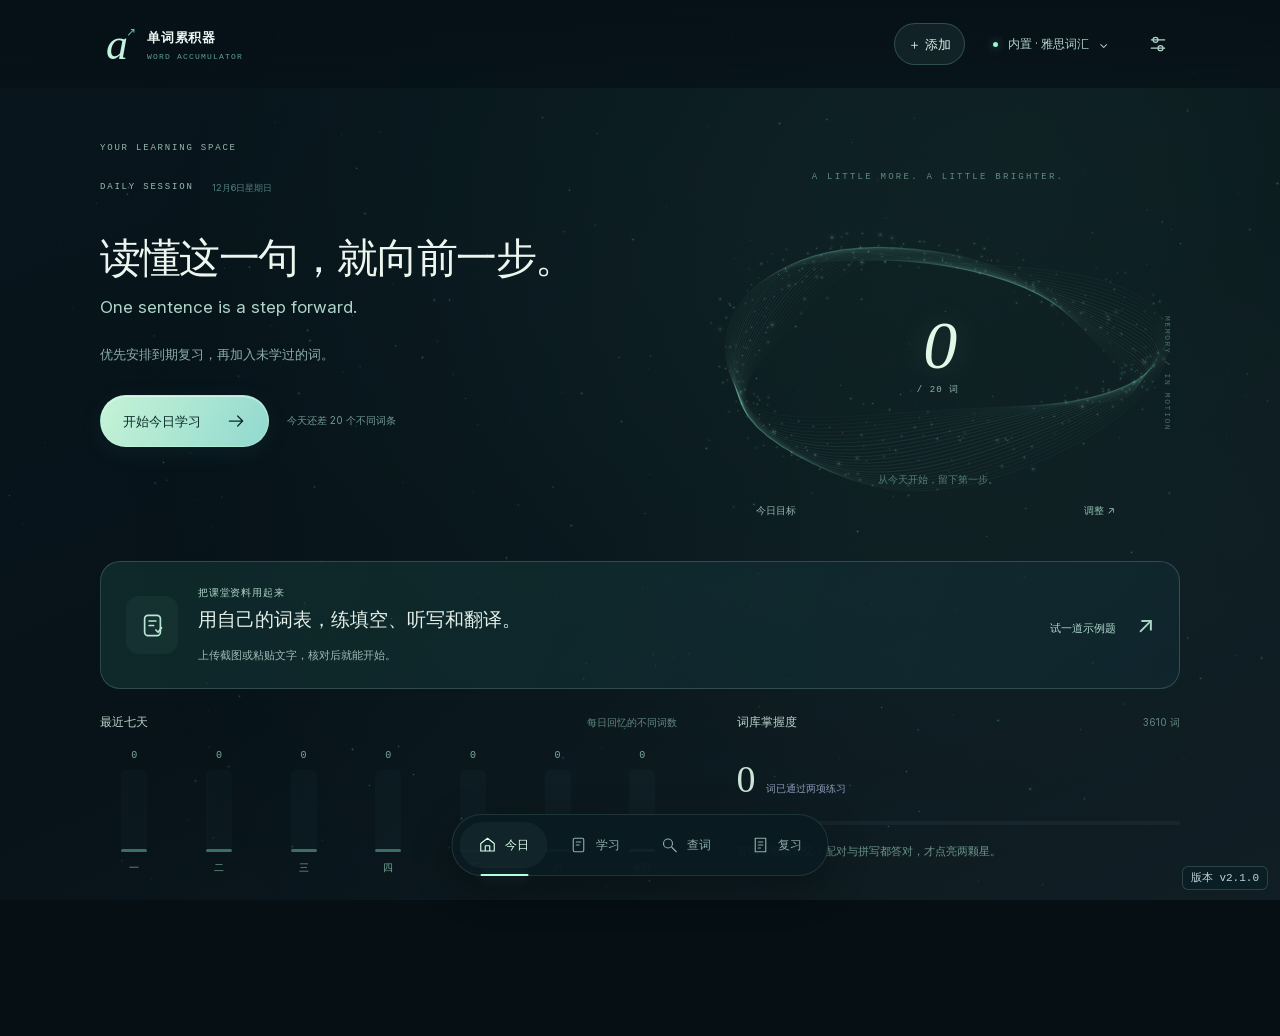
==== index.html @ d760dfbe "Show version v2.1.0 on the main and study pack pages" ====
<!doctype html>
<html lang="zh-CN">
<head>
<meta charset="utf-8">
<meta name="viewport" content="width=device-width, initial-scale=1, viewport-fit=cover">
<title>单词累积器 · Word Accumulator</title>

<script>const words = [];</script>
<script defer src="words-01.js"></script>
<script defer src="words-02.js?v=5"></script>
<script defer src="words-03.js?v=5"></script>
<script defer src="words-04.js"></script>
<script defer src="words-05.js"></script>
<script defer src="words-06.js"></script>
<script defer src="words-07.js"></script>
<script defer src="words-08.js?v=5"></script>
<script defer src="words-09.js"></script>
<script defer src="words-10.js"></script>
<script defer src="words-11.js"></script>
<script defer src="words-12.js?v=5"></script>
<script defer src="extra-examples.js"></script>
<script defer src="word-audit.js"></script>
<script defer src="deck-photo.js?v=3"></script>
<script defer src="custom-decks.js?v=6"></script>
<script defer src="accumulator.js?v=studio4"></script>
<script defer src="sentence-quiz.js?v=decks1"></script>
<link rel="stylesheet" href="star-study.css?v=panels1">
<link rel="stylesheet" href="orbit.css?v=1">
<script defer src="pronunciation.js?v=1"></script>
<script defer src="pronunciation-audit.js?v=1"></script>
<script defer src="studio-audio.js?v=localvoice1"></script>
<script defer src="learning-progress.js?v=1"></script>
<script defer src="star-study.js?v=dictionary1"></script>
<script defer src="filter-panels.js?v=dictionary1"></script>
<link rel="stylesheet" href="spatial.css?v=studio4">
<script defer src="backup-validation.js?v=2"></script>
<script defer src="spatial.js?v=dictionary1"></script>
<script defer src="practice-sessions.js?v=1"></script>
<link rel="stylesheet" href="luminous.css?v=2">
<script defer src="luminous.js?v=orbit5"></script>
<link rel="stylesheet" href="personal-learning.css?v=4">
<script defer src="word-dictionary.js?v=2"></script>
<script defer src="personal-learning.js?v=5"></script>
<script defer src="exam-entry.js?v=welcome3"></script>
  <link rel="stylesheet" href="release-version.css?v=2.1.0">
</head>
<body class="personal-learning"><div class="studio-shell">
<aside class="studio-rail" aria-label="导航">
  <div class="studio-brand"><span class="brand-mark" aria-hidden="true">◎</span><div><strong>单词累积器</strong><small>WORD ACCUMULATOR</small></div></div>
  <div class="rail-label">学习工作台</div>
  <nav aria-label="练习模式">
    <button type="button" data-mode="study" aria-pressed="true"><span aria-hidden="true">◇</span> 背词卡</button>
    <button type="button" data-mode="browse" aria-pressed="false"><span aria-hidden="true">⌕</span> 查词</button>
    <button type="button" data-mode="match" aria-pressed="false"><span aria-hidden="true">⇄</span> 英汉配对</button>
    <button type="button" data-mode="spell" aria-pressed="false"><span aria-hidden="true">Aa</span> 拼写</button>
    <button type="button" data-mode="quiz" aria-pressed="false"><span aria-hidden="true">≡</span> 句子选择</button>
  </nav>
  <div class="rail-credit">make by lyxx</div>
</aside>
<main>
<p id="personal-notice" role="status"></p>
<div class="studio-top"><span>学习工作台 <b>/</b> <strong id="studio-mode">背词卡</strong></span><button id="help-open" type="button">? 操作说明</button></div>
<header class="acc-hero"><div class="orbital-art" aria-hidden="true"><i></i><i></i><i></i><span></span></div>
  <div class="hero-copy"><div class="eyebrow" id="studio-kicker">01 / FLASHCARDS</div><h1 id="studio-title">背词卡</h1><p id="studio-description">选一个词组，先回忆词义，再翻卡确认。</p></div>
  <div class="hero-progress"><span class="eyebrow">当前词库进度</span><div class="hero-metrics"><div><strong id="mastered-count">—</strong><span>已掌握</span></div><div><strong id="unmastered-percent">—</strong><span>待掌握</span></div></div></div>
  <div class="hero-art">
    <svg viewBox="0 0 232 174" shape-rendering="crispEdges" aria-hidden="true">
      <defs>
        <clipPath id="glass-top"><path d="M45 23H187V48H178V60H165V68H150V77H133V86H99V77H82V68H67V60H54V48H45Z"/></clipPath>
        <clipPath id="glass-bottom"><path d="M99 87H133V96H150V105H165V113H178V125H187V150H45V125H54V113H67V105H82V96H99Z"/></clipPath>
        <pattern id="grains" width="16" height="12" patternUnits="userSpaceOnUse"><rect width="16" height="12" fill="#b98046"/><rect x="3" y="2" width="2" height="2" fill="#e7bb6b"/><rect x="11" y="8" width="2" height="2" fill="#d39548"/></pattern>
      </defs>
      <path d="M36 17H196V49H187V62H174V72H158V81H142V92H158V102H174V112H187V124H196V156H36V124H45V112H58V102H74V92H90V81H74V72H58V62H45V49H36Z" fill="#927042"/>
      <path d="M45 23H187V48H178V60H165V68H150V77H133V96H150V105H165V113H178V125H187V150H45V125H54V113H67V105H82V96H99V77H82V68H67V60H54V48H45Z" fill="#31584c"/>
      <rect x="42" y="87" width="148" height="63" fill="#9bc4b4" clip-path="url(#glass-bottom)"/>
      <rect id="sand-top" x="42" y="23" width="148" height="63" fill="url(#grains)" clip-path="url(#glass-top)"/>
      <rect id="sand-bottom" x="42" y="150" width="148" height="0" fill="url(#grains)" clip-path="url(#glass-bottom)"/>
      <path d="M24 10H208V17H215V25H17V17H24ZM17 149H215V157H208V164H24V157H17Z" fill="#bd8a49"/>
      <path d="M24 10H208V14H24ZM24 153H208V157H24Z" fill="#ebc78a"/>
      <path d="M29 25H36V149H29ZM196 25H203V149H196Z" fill="#bd8a49"/>
      <path d="M31 32H33V141H31ZM198 32H200V141H198Z" fill="#ebc78a"/>
    </svg>
  </div>
</header>

<div class="study-controls" aria-label="词库与筛选">
  <div class="deck-bar"><div class="control-symbol" aria-hidden="true">▤</div><div class="select-field"><label for="deck-select">学习词库</label><select id="deck-select"></select></div><button type="button" class="primary" id="deck-import">＋ 导入词库</button></div>
  <div class="toolbar" id="word-toolbar" hidden><div class="select-field"><label for="topic">主题范围</label><select id="topic"><option value="">全部主题</option></select></div><div class="select-field filter-control"><label for="word-filter">练习筛选</label><select id="word-filter"></select></div><div class="filter-stats"><span class="tag" id="count"></span><span class="word-stars" id="progress" aria-live="polite"></span></div></div>
</div>
<details class="card scope-picker" id="practice-scope" hidden>
<summary>练习范围 <span class="scope-chip" id="scope-summary"></span></summary>
<p class="muted">可以跨主题勾选多组。未勾选时，使用上方「主题」选定的范围。</p>
<div class="scope-list" id="scope-list"></div>
<div class="actions"><button type="button" id="scope-clear">清除所选分组</button></div>
</details>
<nav class="learning-modes" aria-label="学习方式" hidden>
  <button type="button" data-view="study">背词卡</button>
  <button type="button" data-exercise="match">配对</button>
  <button type="button" data-exercise="spell">拼写</button>
  <button type="button" data-exercise="quiz">选词</button>
  <button type="button" data-view="translate">翻译</button>
</nav>
<nav class="collection-tabs" aria-label="查词与词库" hidden>
  <button type="button" data-view="lookup">英汉词典</button>
  <button type="button" data-view="collection">已添加</button>
  <button type="button" data-view="browse">浏览词库</button>
</nav>
<section id="dictionary" hidden aria-label="英汉词典">
  <form id="dictionary-form" role="search">
    <input id="dictionary-input" type="search" lang="en" aria-label="英文单词或短语" placeholder="输入英文单词或短语" maxlength="90" autocomplete="off" autocapitalize="none" spellcheck="false" enterkeyhint="search" required>
    <button type="submit" class="primary">查词</button>
  </form>
  <div id="dictionary-pronunciation" class="dictionary-audio pronunciation-controls" hidden>
    <button type="button" data-pronunciation="en-GB" aria-label="播放英音">英音</button>
    <button type="button" data-pronunciation="en-US" aria-label="播放美音">美音</button>
    <span id="dictionary-audio-status" role="status"></span>
  </div>
  <div id="dictionary-suggestions" aria-label="试查单词">
    <span>试一试</span>
    <button type="button" lang="en" data-lookup="plot">plot</button>
    <button type="button" lang="en" data-lookup="capture">capture</button>
    <button type="button" lang="en" data-lookup="hesitate">hesitate</button>
  </div>
  <p id="dictionary-status" role="status"></p>
  <article id="dictionary-result" hidden></article>
</section>
<section id="personal-collection" hidden aria-label="已添加的单词与句子">
  <div class="collection-head">
    <div class="collection-types" role="group" aria-label="收藏类型">
      <button type="button" data-collection="word" aria-pressed="true">单词</button>
      <button type="button" data-collection="sentence" aria-pressed="false">句子</button>
    </div>
    <div class="collection-actions">
      <button type="button" id="collection-study" disabled>背收藏单词</button>
      <button type="button" id="collection-translate" hidden>练收藏句子</button>
      <button type="button" id="collection-import">批量导入词库</button>
    </div>
  </div>
  <p id="collection-status" role="status"></p>
  <p id="collection-empty" class="muted"></p>
  <ul id="collection-list"></ul>
  <p id="collection-audio" class="tag" role="status"></p>
</section>
<section id="translation" class="card" hidden aria-label="双向翻译">
  <div class="translation-head">
    <div class="collection-types" role="group" aria-label="翻译方向">
      <button type="button" data-direction="en" aria-pressed="true">英译中</button>
      <button type="button" data-direction="zh" aria-pressed="false">汉译英</button>
    </div>
    <button type="button" id="translation-all" hidden>练全部句子</button>
    <span id="translation-progress" class="tag"></span>
  </div>
  <p id="translation-empty" class="muted" hidden></p>
  <button type="button" data-add id="translation-add" hidden>＋ 添加句子</button>
  <div id="translation-question" hidden>
    <p id="translation-prompt" tabindex="-1"></p>
    <form id="translation-form">
      <label for="translation-answer">你的译文</label>
      <textarea id="translation-answer" rows="3" maxlength="1500" required></textarea>
      <button type="submit" class="primary">提交并对照</button>
    </form>
    <div id="translation-result" hidden>
      <h2>参考译文</h2>
      <p id="translation-reference"></p>
      <p id="translation-feedback" class="muted" role="status"></p>
      <div class="actions translation-ratings">
        <button type="button" data-translation-rating="again">需要重练</button>
        <button type="button" data-translation-rating="close">意思相近</button>
        <button type="button" class="primary" data-translation-rating="correct">正确</button>
      </div>
    </div>
  </div>
  <div id="translation-done" hidden>
    <p id="translation-summary"></p>
    <button type="button" id="translation-repeat">再练一轮</button>
  </div>
</section>
<div class="exercise-layout browsing" id="exercise-layout"><div>
<section id="study" class="star-study" aria-label="背词卡">
<div class="card study-card">
<div class="flight-toolbar"><button type="button" id="study-focus" aria-pressed="false">⤢ 沉浸</button><div class="flight-label"><span class="live-dot"></span> ORBIT / 记忆航行</div><div class="flight-options" aria-label="背词方式"><button type="button" data-flight="swipe" aria-pressed="true">滑动卡</button><button type="button" data-flight="classic" aria-pressed="false">按钮卡</button></div></div>
  <div class="study-meta"><span class="eyebrow" id="study-batch">本组词卡</span><span id="study-count" class="tag" aria-live="polite"></span></div>
  <progress id="study-progress" aria-label="本组词卡进度" max="30" value="0"></progress>
  <div class="card-orbit"><div class="orbit-underlay" aria-hidden="true"></div><div class="flashcard-face" id="study-face"><span id="swipe-verdict" aria-hidden="true"></span>
    <div class="flashcard-top"><span id="study-index" class="eyebrow">WORD CARD</span><button type="button" id="study-speak" aria-label="播放英语发音">◖)) 发音</button></div>
    <button type="button" id="study-flip" aria-controls="study-details" aria-expanded="false"><strong id="study-word" lang="en"></strong><span class="tag" id="study-hint"></span></button>
    <div id="study-details" hidden><p id="study-meaning"></p><p id="study-example" lang="en"></p><a id="study-source" class="tag" hidden></a></div>
    <span id="speech-status" class="tag" role="status"></span>
  </div>
  </div><p class="gesture-guide" id="gesture-guide">← 左划再复习 · 轻点展开 · 右划认识 →</p>
  <div class="study-ratings" aria-label="自评"><button type="button" data-rating="1"><kbd>←</kbd> 再复习</button><button type="button" data-rating="2"><kbd>2</kbd> 模糊</button><button type="button" data-rating="3">认识 <kbd>→</kbd></button></div>
  <div class="actions study-actions"><button type="button" id="study-undo" disabled>↶ 撤销上张</button><button type="button" id="study-restart" hidden>再背本组</button><button type="button" class="primary" id="study-match">练习本组配对 <span aria-hidden="true">↗</span></button></div>
</div>
<aside class="card map-panel">
  <div class="map-head"><div><span class="eyebrow">GROUP PROGRESS</span><h2>本组单词</h2></div><span id="map-count" class="tag"></span></div>
  <label for="map-group">学习分组</label><select id="map-group"></select>
  <div class="map-field"><svg viewBox="0 0 280 180" preserveAspectRatio="none" aria-hidden="true"><path d="M26 20 70 50 113 29 168 58 210 22 254 43M20 89 63 111 109 78 163 99 209 84 260 105M24 152 62 134 109 163 158 134 213 158 256 139M70 50 63 111 62 134M168 58 163 99 158 134M210 22 209 84 213 158"/></svg><div id="constellation" aria-label="本组单词航线"></div></div>
  <p class="tag">点编号跳转词卡。配对、拼写都通过后，航点点亮。</p>
</aside>
</section>
<section class="card" id="browse" aria-label="查词" hidden>
<div class="panel-heading"><span class="eyebrow">WORD INDEX</span><h2>搜索词汇</h2></div><label class="sr-only" for="search">搜索词汇</label><input id="search" type="search" placeholder="输入英文单词或中文释义">
<div class="workspace">
<div class="word-pane"><div class="words" id="word-list"></div><p id="empty" hidden>没有找到符合条件的词。</p></div>
<aside class="card detail" aria-label="词条详情"><h2 id="detail-word">选择一个单词</h2><p class="tag" id="detail-pos"></p><p id="detail-meaning"></p><p class="word-stars" id="detail-stars"></p><div id="example-block" hidden><h3>例句</h3><p lang="en" id="detail-example"></p><a id="example-source" class="tag" hidden></a></div></aside>
</div>
</section>
<section class="card" id="match" hidden aria-label="配对">
<div class="panel-heading match-heading"><div><span class="eyebrow">MATCH ROUND</span><h2>英汉配对</h2></div><span class="scope-chip" id="match-range"></span></div>
<p class="muted">先选英文，再选对应的中文。</p>
<div class="pair-labels"><span>EN · 单词</span><span>中 · 释义</span></div>
<div class="pairs"><div id="english" aria-label="英文选项"></div><div id="chinese" aria-label="中文选项"></div></div>
<p class="feedback" id="match-feedback" aria-live="polite"></p><button class="primary" id="new-round">换一轮</button>
</section>
<section class="card" id="spell" hidden aria-label="拼写">
<div class="panel-heading"><span class="eyebrow">SPELLING</span><h2>看释义拼单词</h2></div><p id="spell-clue"></p><p class="muted" id="spell-hint"></p>
<form id="spell-form">
<label class="spell-input"><span class="letters" id="typed-letters" aria-hidden="true"></span><input id="answer" aria-label="英文拼写" autocomplete="off" autocapitalize="off" spellcheck="false"></label>
<div id="correction" hidden><p class="answer-label">正确拼写（逐字对照）</p><div class="letters" id="correct-letters"></div></div>
<div class="actions"><button class="primary" id="submit">提交</button></div>
</form>
<p class="feedback" id="spell-feedback" aria-live="polite"></p>
</section>
<section class="card" id="quiz" hidden aria-label="句子选择">
<div class="panel-heading"><span class="eyebrow">IN CONTEXT</span><h2>句子选词</h2></div><p class="tag" id="quiz-mode"></p>
<p id="quiz-prompt" lang="en"></p>
<div id="quiz-options" class="quiz-options"></div>
<p class="feedback" id="quiz-feedback" aria-live="polite"></p>
<div id="quiz-explanation" class="quiz-explanation" hidden>
<h3>答案解析</h3><p id="quiz-part"></p><p id="quiz-reason"></p><ul id="quiz-meanings"></ul>
</div>
<div class="actions"><button id="quiz-next" class="primary" hidden>下一题</button><button id="quiz-all" hidden>回到全部句子</button></div>
</section>
</div>
<aside class="card wrong-side" id="wrong-side" hidden aria-labelledby="wrong-title">
<h2 id="wrong-title">错题本</h2><div class="wrong-columns"><section><h3>单词 <span class="tag" id="wrong-count"></span></h3>
<p class="muted" id="wrong-empty">当前范围还没有错词。答错的词会自动记在这里。</p>
<div class="wrong-actions">
<button type="button" data-review="match">错词配对</button>
<button type="button" data-review="spell">错词拼写</button>
</div>
<ol class="wrong-list" id="wrong-list"></ol></section>
<section><h3>句子 <span class="tag" id="sentence-count"></span></h3>
<p class="muted" id="sentence-empty">还没有句子错题。</p>
<button type="button" id="sentence-review">重做句子错题</button>
<ol class="wrong-list sentence-list" id="sentence-list"></ol><div id="translation-review"></div></section></div>
</aside></div>
<dialog id="quick-add" class="studio-dialog" aria-labelledby="quick-add-title">
  <div class="dialog-head"><h2 id="quick-add-title">添加单词或句子</h2><button type="button" class="space-icon" id="quick-close" aria-label="关闭">×</button></div>
  <div class="dialog-body">
    <form id="quick-form">
      <label for="quick-text">输入单词或句子</label>
      <textarea id="quick-text" rows="3" maxlength="20000" placeholder="例如 hesitate。多条内容每行一条。
句子可用「原句 | 译文」一起添加。" required></textarea>
      <div class="quick-controls">
        <label for="quick-type">内容类型</label>
        <select id="quick-type"><option value="auto">自动识别</option><option value="word">英文单词或短语</option><option value="en">英文句子</option><option value="zh">中文句子</option></select>
        <button type="submit" class="primary" id="quick-preview">查看结果</button>
      </div>
    </form>
    <div id="quick-pronunciation" class="dictionary-audio pronunciation-controls" hidden>
      <button type="button" id="quick-speak">试听发音</button>
      <span id="quick-audio-status" role="status"></span>
    </div>
    <p id="quick-status" class="muted" role="status"></p>
    <div id="quick-review" hidden>
      <div id="quick-rows"></div>
      <button type="button" id="quick-save" class="primary">加入学习</button>
    </div>
  </div>
</dialog>
<dialog id="deck-dialog" class="deck-dialog" aria-labelledby="deck-title">
<div class="panel-heading"><span class="eyebrow">PERSONAL VOCABULARY</span><h2 id="deck-title">导入我的词库</h2></div>
<label class="deck-label" for="deck-name">词库名称</label><input id="deck-name" maxlength="60" placeholder="例如 管理学第 1–3 章">
<label class="deck-label" for="deck-text">粘贴词表，或先读取文件</label>
<textarea id="deck-text" rows="5" placeholder="一行一词，或用制表符、竖线分列&#10;allocate | v. | 分配 | We allocate time for each task.&#10;habitat"></textarea>
<div class="deck-upload"><label for="deck-file">选择截图或文档（可多选）</label><input id="deck-file" type="file" multiple accept="image/*,.txt,.csv,.tsv,.docx,.pdf"></div>
<p class="tag">支持图片、TXT、CSV、TSV、DOCX 和可选中文字的 PDF。文件在浏览器读取。优先保留原文中的词性、释义和例句。</p>
<label class="lookup-toggle"><input type="checkbox" id="deck-lookup" checked> 用词典补齐缺失项 <span class="tag">只发送待查的单词</span></label>
<div class="actions"><button type="button" id="deck-preview" class="primary">生成预览</button><button type="button" id="deck-close">关闭</button></div>
<p class="tag" id="deck-status" role="status"></p>
<div id="deck-review" hidden><h3>确认词条</h3><p class="tag">可以修改每一项。没有释义的词可背词卡，补上释义后才能用于配对和拼写。</p><div id="deck-rows"></div><button type="button" class="primary" id="deck-save">保存并切换词库</button></div>
</dialog>
<dialog class="studio-help" id="studio-help" aria-labelledby="help-title">
<div class="panel-heading"><span class="eyebrow">QUICK GUIDE</span><h2 id="help-title">操作说明 · 触屏与键盘</h2></div>
<p>背词卡：滑动卡模式下，左划再复习、右划认识；小幅拖动松手会回弹，上下滑动仍可滚动页面。也可切换按钮卡。撤销可以回到上张。每组最多 30 词。点卡片或按空格看释义，也可以直接点按钮或按 1 / 2 / 3 自评。不会的词稍后再出现，有点印象的排到队尾，直到选择“认识”才离开本轮；可以随时返回首页，进度自动保存。</p>
<p>发音：点「发音」播放英语语音。英汉配对：每轮最多 10 对，先点英文、再点释义，也可用 Tab 和 Enter 操作按钮。拼写：输入后按 Enter 提交，再按一次进下一题。句子选择：点选项立即看解析。</p>
<p>沉浸：收起标题与分组面板，专注当前词卡；再点一次即可退出。</p><p>学习词库：用顶部「学习词库」切换。各词库独立保存星星和错题。</p>
<p>分组：点编号可打开对应词卡。自评只改变复习顺序，配对和拼写都答对才算掌握。词卡位置保存在当前浏览器。</p>
<form method="dialog"><button class="primary">开始学习</button></form></dialog>
<p class="save-note" id="save-note">进度只保存在当前浏览器。换设备、换浏览器或清除网站数据后，需要重新开始。</p>
<dialog class="celebration" id="match-celebration" aria-labelledby="celebration-title">
<div class="celebration-inner">

<h2 id="celebration-title">你太棒啦！</h2>
<div class="completion-orbit" aria-hidden="true"><i></i><i></i><strong>✓</strong></div><p class="eyebrow">ORBIT COMPLETE</p>
<p>本轮全部一次配对正确。每一次回忆，都在留下轨迹。</p>
<form method="dialog"><button type="button" class="primary" id="celebration-next" autofocus>开启下一轮 →</button><button>留在本轮</button></form>
<p class="tag">点卡片外的空白处也可以关闭</p>
</div>
</dialog>
<footer>词头按雅思词汇 PDF 的 22 个主题整理。站内释义与音标来自 <a href="https://github.com/skywind3000/ECDICT">ECDICT</a>（<a href="ECDICT-LICENSE.txt">MIT</a>），查词数据经 <a href="https://github.com/imfiiish/wordlists">Wordlists</a> 整理（<a href="dictionary/LICENSE.txt">MIT</a>）。部分例句来自 <a href="https://tatoeba.org/">Tatoeba</a>（<a href="https://creativecommons.org/licenses/by/2.0/fr/">CC BY 2.0 FR</a>），示例词录音来自 <a href="dictionary/audio/LICENSE.txt">Endict</a>。星星保存在当前浏览器。</footer>
</main></div>
  <span class="release-version">版本 v2.1.0</span>
</body></html>
---- star-study.css ----
:root {
  color-scheme: dark;
  font-family: system-ui, -apple-system, "PingFang SC", "Microsoft YaHei", sans-serif;
  line-height: 1.55;
  color: #edf2e9;
  background: #101512;
  --rail: #131a16;
  --surface: #19221c;
  --raised: #202d24;
  --border: #334239;
  --accent: #d4f4aa;
  --muted: #a8b9ad;
  --gold: #e4bf7e;
  --bad: #ffb6a5;
}
* { box-sizing: border-box }
body { margin: 0 }
[hidden] { display: none !important }
h1, h2, h3, p { margin: 0 }
h2 { font-size: 1.25rem }
a { color: var(--accent) }
button, input, select { font: inherit; color: inherit }
button, input, select {
  border: 1px solid var(--border);
  border-radius: 10px;
  background: #151d18;
  min-height: 44px;
  padding: 9px 13px;
}
button { cursor: pointer; touch-action: manipulation }
button:hover:not(:disabled) { border-color: var(--accent) }
button:disabled { opacity: .55; cursor: default }
:focus-visible { outline: 2px solid var(--accent); outline-offset: 3px }
.primary { background: var(--accent); color: #192618; border-color: transparent; font-weight: 750 }
.tag, .muted { color: var(--muted); font-size: .85rem }
.eyebrow, .rail-label, .pair-labels { color: var(--accent); font: 650 .7rem/1.4 ui-monospace, monospace; letter-spacing: .12em }
.actions { display: flex; flex-wrap: wrap; gap: 8px }
.sr-only { position: absolute; width: 1px; height: 1px; overflow: hidden; clip-path: inset(50%); white-space: nowrap }

.studio-shell { display: grid; grid-template-columns: 216px minmax(0, 1fr); min-height: 100vh }
.studio-rail {
  display: flex; flex-direction: column; gap: 14px; position: sticky; top: 0; height: 100vh;
  padding: 26px 15px; border-right: 1px solid var(--border); background: var(--rail);
}
.studio-brand { display: flex; gap: 10px; align-items: center; margin: 0 4px 26px }
.studio-brand strong, .studio-brand small { display: block }
.studio-brand small, .rail-credit { color: var(--muted); font: .61rem/1.5 ui-monospace, monospace; letter-spacing: .09em }
.brand-mark { display: grid; place-items: center; width: 36px; height: 36px; flex: none; border: 1px solid #58704f; border-radius: 10px; color: var(--accent); background: #2a3b2c; font-size: 1.3rem }
.rail-label { padding-inline: 10px; color: var(--muted) }
.rail-credit { margin: auto 10px 0 }
.studio-rail nav { display: grid; gap: 4px }
.studio-rail nav button { display: flex; align-items: center; gap: 9px; border-color: transparent; background: transparent; color: var(--muted); text-align: left; white-space: nowrap }
.studio-rail nav button span { width: 21px; text-align: center; font: 700 .9rem/1 ui-monospace, monospace }
.studio-rail nav [aria-pressed="true"] { border-color: #506447; background: #2a392b; color: var(--accent) }
main { width: min(100%, 1390px); padding: 20px clamp(16px, 3.3vw, 52px) 28px; margin: 0 auto; min-width: 0 }
.studio-top { display: flex; justify-content: space-between; align-items: center; gap: 8px; color: var(--muted); font-size: .84rem; margin-bottom: 14px }
.studio-top strong { color: #edf2e9 }
.studio-top b { padding-inline: 5px; color: #718c78 }
.studio-top button { border-radius: 100px; background: transparent; padding: 5px 12px; min-height: 38px }
.acc-hero {
  display: grid; grid-template-columns: minmax(0, 1fr) auto minmax(76px, 110px); align-items: center;
  gap: clamp(10px, 3vw, 30px); padding: clamp(16px, 3vw, 32px); margin-bottom: 20px;
  border: 1px solid #3a5040; border-radius: 19px;
  background: radial-gradient(ellipse at 88% 12%, #344d38, transparent 67%), #1a2920;
}
.acc-hero h1 { font-size: clamp(1.9rem, 4vw, 3.45rem); line-height: 1.15; margin: 6px 0 8px; letter-spacing: -.05em }
.acc-hero p { color: #c6d3c7; font-size: .92rem }
.hero-art { width: 100%; min-width: 0 }
.hero-art svg { display: block; width: 100%; height: auto }
.hero-progress { border-left: 1px solid #546457; padding-left: clamp(10px, 2vw, 23px) }
.hero-metrics { display: flex; gap: clamp(10px, 2vw, 22px); margin-top: 6px }
.hero-metrics strong { display: block; font-size: clamp(1.13rem, 2.2vw, 1.7rem); font-variant-numeric: tabular-nums; line-height: 1.22 }
.hero-metrics span { color: var(--muted); font-size: .76rem }
.card { padding: clamp(14px, 2.2vw, 26px); background: var(--surface); border: 1px solid var(--border); border-radius: 17px; min-width: 0 }
.star-study { display: grid; grid-template-columns: minmax(0, 1.7fr) minmax(236px, 1fr); gap: 16px; align-items: start }
.study-meta, .map-head, .match-heading { display: flex; justify-content: space-between; align-items: center; gap: 8px; flex-wrap: wrap }
#study-progress { display: block; width: 100%; height: 4px; appearance: none; margin: 10px 0 16px; border: 0; border-radius: 4px; background: #354638; color: var(--accent) }
#study-progress::-webkit-progress-bar { background: #354638; border-radius: 4px }
#study-progress::-webkit-progress-value { background: #c8eca4; border-radius: 4px; transition: width .22s ease }
#study-progress::-moz-progress-bar { background: #c8eca4; border-radius: 4px }
.flashcard-face {
  position: relative; min-width: 0; min-height: 225px; border: 1px solid #54694e; border-radius: 14px;
  background: radial-gradient(ellipse at top right, #3a513c, transparent 60%), #25372a; perspective: 850px;
}
.flashcard-top { display: flex; align-items: center; justify-content: space-between; gap: 8px; padding: 10px 13px 0 }
#study-speak { border-radius: 100px; background: #1e2b21; padding: 3px 10px; font-size: .81rem }
#study-flip { display: grid; align-content: center; justify-items: center; width: 100%; min-height: 137px; padding: 8px 15px 15px; gap: 9px; border: 0; background: transparent }
#study-flip:disabled { opacity: 1 }
#study-word { font-size: clamp(1.7rem, 5vw, 4rem); letter-spacing: -.05em; overflow-wrap: anywhere; line-height: 1.13 }
#study-details { transform-origin: 50% 0; background: #dce9d3; color: #1b2b1d; border-radius: 0 0 12px 12px; padding: 12px 15px; overflow-wrap: anywhere }
#study-details a { color: #395239 }
#study-meaning { font-weight: 700 }
#study-example { margin: 5px 0; font-size: .92rem }
#speech-status { display: block; min-height: 22px; padding: 0 12px; text-align: right; font-size: .74rem }
.study-ratings { display: grid; grid-template-columns: repeat(3,minmax(0,1fr)); gap: 7px; margin: 14px 0 }
.study-ratings button { padding: 8px 4px; font-size: .88rem }
.study-ratings [data-rating="3"] { background: #30402c; color: var(--accent); border-color: #566a4d }
kbd { display: inline-grid; place-items: center; width: 19px; height: 19px; border: 1px solid var(--border); border-radius: 4px; margin-right: 2px; font-size: .71rem; color: var(--muted) }
.study-actions { justify-content: end }
.map-panel h2 { margin: 3px 0 0 }
.map-panel label { display: block; margin: 13px 0 4px; color: var(--muted); font-size: .81rem }
#map-group { width: 100%; min-width: 0 }
.map-field { position: relative; border: 1px solid var(--border); border-radius: 13px; margin: 14px 0 9px; background: radial-gradient(ellipse at 68% 38%, #263b2d, transparent 78%), #151e18 }
.map-field svg { position: absolute; inset: 0; width: 100%; height: 100%; fill: none; stroke: #81a084; stroke-opacity: .27; pointer-events: none }
#constellation { position: relative; display: grid; grid-template-columns: repeat(6,minmax(0,1fr)); padding: 6px }
#constellation button { padding: 0; min-width: 0; min-height: 44px; background: transparent; border-color: transparent; color: #a5b9aa; font-size: 1.04rem }
#constellation .lit { color: #ffda8b; text-shadow: 0 0 12px #ebbf68 }
#constellation [aria-current="true"] { color: var(--accent); border-color: #7c9878; background: #314b33 }

.toolbar { display: flex; flex-wrap: wrap; align-items: center; gap: 8px 14px; margin: 0 0 12px }
.toolbar label { display: flex; align-items: center; gap: 7px; font-size: .87rem; color: var(--muted) }
.toolbar .filter-control { margin-right: auto }
.toolbar select { color: #edf2e9; max-width: 100% }
.word-stars { color: var(--gold); white-space: nowrap }
.scope-picker { padding-block: 11px; margin-bottom: 12px }
.scope-picker summary { cursor: pointer }
.scope-picker p { margin-top: 8px }
.scope-chip { display: inline-block; padding: 4px 9px; border-radius: 100px; background: #2b3d2d; color: var(--accent); font-size: .76rem; overflow-wrap: anywhere }
.scope-list { max-height: 38vh; overflow: auto; margin: 10px 0 }
.scope-list fieldset { border: 1px solid var(--border); border-radius: 9px; margin: 0 0 6px }
.scope-options { display: flex; flex-wrap: wrap; gap: 0 14px }
.scope-options label { display: inline-flex; align-items: center; gap: 4px; min-height: 42px }
.scope-options input { min-height: 0; accent-color: var(--accent) }
.exercise-layout { display: grid; grid-template-columns: minmax(0, 1fr) minmax(235px, 32%); align-items: start; gap: 14px }
.exercise-layout.browsing { display: block }
.panel-heading { margin: 0 0 10px }
.panel-heading h2 { margin-top: 3px }
.workspace { display: grid; grid-template-columns: minmax(0, 1.85fr) minmax(0, 1fr); gap: 12px; align-items: start }
#search { width: 100%; margin: 0 0 12px }
#search::placeholder { color: var(--muted) }
.words { display: grid; grid-template-columns: repeat(auto-fill,minmax(min(100%,100px),1fr)); align-content: start; gap: 6px; max-height: 59vh; overflow: auto; padding: 3px }
.words button { display: grid; align-content: center; gap: 2px; padding: 6px 8px; min-height: 50px; font-size: .86rem; line-height: 1.22; text-align: left; overflow-wrap: anywhere }
.words button[aria-pressed="true"], .pairs button[aria-pressed="true"] { background: #344830; border-color: #92b480; color: var(--accent) }
.words .word-stars { font-size: .73rem }
.word-group-title { display: flex; align-items: center; grid-column: 1/-1; gap: 8px; font-size: .82rem; color: var(--accent); margin: 6px 0 1px }
.word-group-title::after { content: ""; flex: 1; border-top: 1px solid var(--border) }
.detail { background: var(--raised); overflow-wrap: anywhere }
.detail p { margin: 7px 0 }
.detail h3 { font-size: .9rem }
.pair-labels, .pairs, .quiz-options { display: grid; grid-template-columns: repeat(2,minmax(0,1fr)); gap: 8px }
.pair-labels { padding: 15px 0 7px }
.pairs > div { display: grid; gap: 6px; align-content: start }
.pairs button, .quiz-options button { overflow-wrap: anywhere; padding: 8px }
.pairs button:disabled { opacity: 1; border-color: #4d6e54; background: #25392a; color: #bce5bf }
.feedback { min-height: 1.6em; margin: 9px 0; font-weight: 650 }
.good { color: var(--accent) }
.bad { color: var(--bad) }
#spell-clue, #quiz-prompt { font-size: 1.22rem; font-weight: 650; margin: 12px 0 }
.spell-input { position: relative; display: block; min-height: 46px; margin: 12px 0; padding: 8px; border: 1px solid var(--border); border-radius: 9px }
.spell-input:focus-within { outline: 2px solid var(--accent) }
#answer { position: absolute; inset: 0; width: 100%; height: 100%; opacity: 0; cursor: text }
.letters { display: flex; flex-wrap: wrap; gap: 4px; font: 700 clamp(14px,3vw,22px)/1.6 ui-monospace,monospace }
.letter { min-width: 1.1em; text-align: center; border-bottom: 2px solid #65776a }
.letter.space { border: 0; min-width: .5em }
.letter.good, .quiz-correct { background: #2e4530; color: var(--accent); border-color: #729362 }
.letter.bad, .quiz-incorrect { background: #4a2d26; color: var(--bad); border-color: #ac7061 }
.answer-label, #correction { margin: 8px 0 }
.quiz-explanation { background: var(--raised); border: 1px solid var(--border); border-radius: 9px; padding: 12px; margin-bottom: 10px }
.wrong-side { background: var(--raised) }
.wrong-columns { display: grid; grid-template-columns: repeat(2,minmax(0,1fr)); gap: 8px; margin-top: 12px }
.wrong-columns section + section { border-left: 1px solid var(--border); padding-left: 8px }
.wrong-columns h3 { font-size: .9rem }
.wrong-columns button { width: 100%; font-size: .77rem; padding: 5px 4px; margin-top: 4px; overflow-wrap: anywhere }
.wrong-list { padding: 0; margin: 8px 0 0; list-style: none; max-height: 38vh; overflow: auto }
.wrong-list li { border-top: 1px solid var(--border); padding-block: 4px; overflow-wrap: anywhere }
.wrong-list small, .wrong-list strong { display: block }
.sentence-list button { text-align: left; background: transparent }
dialog { width: min(92vw, 520px); border: 1px solid #526a55; border-radius: 16px; padding: 22px; background: var(--surface); color: inherit; box-shadow: 0 14px 50px #080e0a99 }
dialog::backdrop { background: #080d0bbd }
.studio-help p { margin: 9px 0; color: #cbdacf }
.studio-help form { margin-top: 15px }
.celebration { text-align: center; background: radial-gradient(ellipse at 50% 20%,#3b4d34,#202d23 66%) }
.celebration h2 { color: var(--gold); font-size: 2rem }
.celebration svg { width: 152px; height: 75px; display: block; margin: auto }
.celebration form { margin: 10px 0 }
.celebration[open] .celebration-inner { animation: card-in .29s ease-out both }
#browse:not([hidden]), #match:not([hidden]), #spell:not([hidden]), #quiz:not([hidden]) { animation: card-in .17s ease-out both }
.save-note, footer { color: var(--muted); font-size: .76rem; margin-top: 14px }
.match-flash { position: fixed; height: 2px; background: #f9d591; box-shadow: 0 0 8px #f4c873; pointer-events: none; z-index: 3; transform-origin: left }
.match-miss { animation: match-miss .22s ease-out }
@keyframes match-miss { 25%,75% { transform: translateX(-3px) } 50% { transform: translateX(3px) } }
@keyframes card-in { from { opacity: .65; transform: translateY(6px) } to { opacity: 1; transform: translateY(0) } }
@media (max-width: 1020px) {
  .studio-shell { grid-template-columns: 170px minmax(0,1fr) }
  .exercise-layout { grid-template-columns: 1fr }
}
@media (max-width: 830px) {
  .studio-shell { display: block }
  .studio-rail { position: static; height: auto; gap: 9px; border-right: 0; border-bottom: 1px solid var(--border); padding: 12px 14px }
  .studio-brand { margin: 0 }
  .rail-label, .rail-credit { display: none }
  .studio-rail nav { display: flex; gap: 4px; overflow-x: auto; padding-block: 3px }
  .studio-rail nav button { padding-inline: 8px; gap: 3px; font-size: .83rem }
  .studio-rail nav button span { width: 15px }
}
@media (max-width: 590px) {
  main { padding-inline: 12px }
  .acc-hero { grid-template-columns: minmax(0,1fr) minmax(0,100px); gap: 9px; margin-bottom: 14px }
  .hero-copy { grid-column: 1/-1 }
  .hero-progress { padding-left: 0; border-left: 0 }
  .hero-art svg { max-width: 82px; margin-left: auto }
  .star-study { grid-template-columns: 1fr }
  .workspace { grid-template-columns: minmax(0,1.3fr) minmax(0,1fr); gap: 7px }
  .words { grid-template-columns: repeat(2,minmax(0,1fr)) }
  .words button { padding: 5px; font-size: .74rem }
  .detail { padding: 9px }
  .detail h2 { font-size: 1rem }
  .studio-rail nav button span { display: none }
}
@media (prefers-reduced-motion: reduce) {
  *, *::before, *::after { animation: none !important; transition: none !important }
}

.study-controls {
  margin: 0 0 16px; padding: 10px 14px; border: 1px solid #3d5243; border-radius: 15px;
  background: linear-gradient(118deg, #223026, #19231c 68%);
}
.deck-bar { display: flex; align-items: center; gap: 11px; }
.control-symbol { display: grid; place-items: center; flex: none; width: 36px; height: 36px; background: #344937; border-radius: 9px; color: var(--accent); }
.study-controls .select-field { display: grid; gap: 3px; min-width: 0; align-items: start; }
.select-field span { color: var(--muted); font-size: .74rem; font-weight: 650; }
.select-field select, #map-group {
  width: 100%; padding-right: 31px; appearance: none;
  background: #18241c url("data:image/svg+xml,%3Csvg xmlns='http://www.w3.org/2000/svg' width='14' height='14' viewBox='0 0 16 16'%3E%3Cpath d='m4 6 4 4 4-4' fill='none' stroke='%23d4f4aa' stroke-width='1.6' stroke-linecap='round'/%3E%3C/svg%3E") no-repeat right 9px center;
}
.deck-bar .select-field { flex: 1; }
.deck-bar button { white-space: nowrap; margin-top: 14px; }
.study-controls .toolbar { margin: 10px 0 0; padding-top: 10px; border-top: 1px solid var(--border); align-items: end; }
.study-controls .toolbar .select-field { width: min(100%, 215px); flex: 1 1 135px; }
.filter-stats { display: flex; gap: 9px; align-items: center; min-height: 44px; margin-left: auto; }
.filter-stats span { background: #293b2e; border-radius: 30px; padding: 4px 9px; white-space: nowrap; }
.deck-dialog { width: min(94vw, 720px); max-height: 90vh; overflow: auto; }
.deck-dialog .deck-label { display: block; margin: 12px 0 4px; }
.deck-dialog input:not([type=checkbox]), .deck-dialog textarea { width: 100%; }
.deck-dialog textarea { font: inherit; color: inherit; background: #151d18; border: 1px solid var(--border); border-radius: 10px; padding: 8px; resize: vertical; }
.deck-upload { display: grid; gap: 5px; margin: 10px 0; }
.lookup-toggle { display: flex; flex-wrap: wrap; align-items: center; gap: 5px; margin: 10px 0; }
.lookup-toggle input { min-height: 0; accent-color: var(--accent); }
#deck-status { min-height: 1.5em; margin: 8px 0; }
#deck-rows { display: grid; gap: 9px; max-height: 43vh; overflow: auto; padding: 4px; margin: 8px 0; }
.deck-row { display: grid; grid-template-columns: repeat(2,minmax(0,1fr)); gap: 7px; background: #202d24; padding: 8px; border-radius: 10px; }
.deck-row label { display: grid; gap: 3px; font-size: .78rem; color: var(--muted); }
.deck-row label:last-child { grid-column: 1/-1; }
.deck-row input { font-size: .9rem; }
@media (max-width: 500px) {
  .study-controls { padding-inline: 9px; }
  .deck-bar { gap: 6px; }
  .control-symbol { width: 28px; height: 28px; }
  .deck-bar button { padding-inline: 8px; font-size: .83rem; }
  .study-controls .toolbar .select-field { width: auto; flex: 1 1 110px; }
  .filter-stats { min-height: 26px; }
}

.select-field > label { color: var(--muted); font-size: .74rem; font-weight: 650; }
.filter-panel-control { position: relative; min-width: 0; }
.filter-panel-trigger {
  display: flex; align-items: center; justify-content: space-between; gap: 12px;
  width: 100%; background: #18241c; text-align: left;
}
.deck-bar .filter-panel-trigger { margin-top: 0; }
.filter-panel-trigger > span:first-child { min-width: 0; overflow: hidden; text-overflow: ellipsis; white-space: nowrap; color: inherit; font: inherit; }
.filter-panel-trigger[aria-expanded="true"] { border-color: #86a477; background: #25372a; }
.filter-panel-chevron { width: 7px; height: 7px; border: solid var(--accent); border-width: 0 1.5px 1.5px 0; flex: none; transform: rotate(45deg) translateY(-2px); }
.filter-panel-trigger[aria-expanded="true"] .filter-panel-chevron { transform: rotate(225deg); }
.filter-panel {
  position: absolute; z-index: 15; inset-inline: 0; top: calc(100% + 7px);
  display: flex; flex-direction: column; gap: 7px; max-height: var(--panel-height, 360px);
  padding: 8px; border: 1px solid #55705b; border-radius: 13px;
  background: #1e2b23; box-shadow: 0 13px 32px #080d0abb;
}
.filter-panel.opens-up { top: auto; bottom: calc(100% + 7px); }
.filter-panel-title { color: var(--accent); font-size: .78rem; font-weight: 700; letter-spacing: .06em; padding: 0 5px; }
.filter-panel-search { width: 100%; min-width: 0; padding: 6px 9px; }
.filter-panel-options { overflow: auto; overscroll-behavior: contain; display: grid; gap: 4px; min-height: 0; padding: 2px; }
.filter-panel .filter-panel-option {
  display: grid; grid-template-columns: 14px minmax(0,1fr); gap: 6px;
  align-items: center; width: 100%; min-height: 44px; margin: 0; padding: 5px 7px;
  border-color: transparent; background: transparent; text-align: start; white-space: normal;
}
.filter-panel .filter-panel-option[aria-pressed="true"] { background: #354931; border-color: #536f51; }
.filter-panel .filter-panel-option:focus-visible { outline-offset: -2px; }
.filter-panel .filter-panel-option-text { color: #edf2e9; font: inherit; overflow-wrap: anywhere; }
.filter-panel-option-text strong, .filter-panel-option-text small { display: block; }
.filter-panel-option-text strong { font-size: .89rem; }
.filter-panel-option-text small { color: var(--muted); font-size: .72rem; }
.filter-panel .filter-panel-check { color: var(--accent); }
.filter-panel-empty { padding: 7px; color: var(--muted); font-size: .83rem; }
---- orbit.css ----
/* Deep space / touch-first edition. Existing progress and vocabulary stay intact. */
:root { --rail:#090e19; --surface:#101928; --raised:#162237; --border:#29374c; --accent:#a4d5ff; --muted:#9cabc2; --gold:#e3c595; --bad:#ffb5b1; background:#070b14; color:#edf2fa; }
body { background:radial-gradient(ellipse at 80% 0,#152741 0,transparent 48%),#070b14; }
button,input,select { background:#101a2a; border-color:var(--border); border-radius:13px; }
button { transition:background .18s,border-color .18s,transform .18s; -webkit-tap-highlight-color:transparent; }
button:active:not(:disabled) { transform:scale(.96); }
.primary { background:#c2def8; color:#112437; border-color:#c2def8; box-shadow:0 3px 16px #87c5ff16; }
.studio-shell { grid-template-columns:196px minmax(0,1fr); }
.studio-rail { background:#090e19; border-color:#1d293b; padding-top:30px; }
.studio-brand { margin-bottom:38px; }
.brand-mark { border:1px solid #526886; border-radius:50%; color:#c2def8; background:transparent; }
.studio-brand small { font-size:8px; letter-spacing:.13em; }
.studio-rail nav { gap:9px; }
.studio-rail nav button { min-height:50px; border-radius:14px; }
.studio-rail nav [aria-pressed=true] { background:#1b2b43; border-color:#354c6b; color:#d5eaff; }
main { max-width:1500px; padding-top:25px; }
.studio-top { margin-bottom:22px; }
.studio-top strong { color:#d8e7f9; }
.acc-hero { min-height:210px; isolation:isolate; position:relative; overflow:hidden; border-radius:24px; border:1px solid #31445e; background:linear-gradient(120deg,#101b30,#121e34 50%,#253951); padding:30px 36px; grid-template-columns:1fr auto; }
.acc-hero .hero-copy { z-index:1; max-width:520px; }
.acc-hero h1 { font-weight:550; font-size:clamp(2.2rem,4.5vw,4.8rem); letter-spacing:-.055em; margin:10px 0; }
.acc-hero p { color:#bacade; max-width:380px; }
.hero-progress { z-index:1; border-left:1px solid #718cad66; padding:18px 0 18px 26px; }
.hero-metrics strong { font-weight:400; font-size:2rem; }
.hero-art { display:none; }
.orbital-art { position:absolute; width:600px; height:600px; top:-330px; right:-70px; z-index:0; pointer-events:none; transform:rotate(-28deg); }
.orbital-art i { position:absolute; inset:0; border:1px solid #a9d7ff45; border-radius:50%; box-shadow:0 1px 10px #81baff14; }
.orbital-art i:nth-child(2) { inset:48px; border-color:#b3dcff68; }
.orbital-art i:nth-child(3) { inset:100px; border:2px solid #9dcfff99; box-shadow:0 0 30px #4e9af233,inset 0 0 50px #6ab2ff1a; }
.orbital-art span { position:absolute; inset:136px; border-radius:50%; background:radial-gradient(circle at 33% 80%,#a3d9ff,#345a81 14%,#0a1425 44%,#040813 70%); box-shadow:-10px 10px 32px #97d4ff2a; }
.card { background:linear-gradient(150deg,#121d2e,#0e1726); border-color:#28364c; border-radius:22px; }
.study-controls { background:#0e1726; border:1px solid #26364a; border-radius:18px; }
.control-symbol { background:#1b2c44; color:#b4d9fc; }
.filter-panel-trigger,.select-field select,#map-group { background-color:#101b2c; }
.filter-panel-trigger[aria-expanded=true] { background:#20344e; border-color:#7293ba; }
.filter-panel { background:#111e31; border:1px solid #4b6688; box-shadow:0 20px 70px #000a; }
.filter-panel .filter-panel-option[aria-pressed=true] { background:#263c59; border-color:#597595; }
.filter-panel .filter-panel-option-text { color:#e6effa; }
.filter-stats span,.scope-chip { background:#21324a; }
.star-study { grid-template-columns:minmax(0,1fr) 280px; gap:20px; }
.study-card { padding:24px; overflow:hidden; background:radial-gradient(ellipse at 50% 30%,#253d5e77,transparent 70%),#0c1422; }
.flight-toolbar { display:flex; justify-content:space-between; align-items:center; flex-wrap:wrap; gap:12px; margin-bottom:24px; }
.flight-label { color:#a3bad4; font:10px ui-monospace,monospace; letter-spacing:.12em; display:flex; align-items:center; gap:8px; }
.live-dot { width:6px; height:6px; background:#9bd3ff; border-radius:50%; box-shadow:0 0 10px #84c8ff; }
.flight-options { display:flex; padding:3px; background:#090f1b; border:1px solid #27384f; border-radius:100px; }
.flight-options button { min-height:38px; padding:6px 12px; font-size:12px; border:0; border-radius:100px; background:transparent; color:#8fabc8; }
.flight-options [aria-pressed=true] { background:#2c405b; color:#eff7ff; }
.study-meta .eyebrow { letter-spacing:.04em; }
#study-progress { height:3px; background:#22354d; margin:14px 0 25px; }
#study-progress::-webkit-progress-value { background:#9cd3ff; }
#study-progress::-moz-progress-bar { background:#9cd3ff; }
.card-orbit { position:relative; padding:0 8px 12px; perspective:1000px; }
.orbit-underlay { position:absolute; inset:12px 21px 2px; border:1px solid #415b7a; border-radius:24px; background:#182740; transform:rotate(-2deg); }
.flashcard-face { min-height:285px; background:radial-gradient(ellipse at 85% 0,#3b5778 0,transparent 63%),linear-gradient(140deg,#203550,#142238); border:1px solid #6f91b1; border-radius:22px; box-shadow:0 20px 35px #0004,inset 0 1px #ffffff24; touch-action:pan-y; user-select:none; }
body[data-flight=classic] .flashcard-face { touch-action:auto; }
.flashcard-face.dragging { cursor:grabbing; will-change:transform; }
.flashcard-top { padding:18px 20px 0; }
#study-speak { background:#0f2137; border-color:#4b6684; min-height:44px; padding:8px 12px; }
#study-flip { min-height:208px; gap:24px; }
#study-word { font-family:Georgia,'Times New Roman',serif; font-size:clamp(2.3rem,5.5vw,4.6rem); font-weight:400; color:#f0f5ff; letter-spacing:-.045em; }
#study-hint { color:#b0c6df; font-size:12px; }
#study-details { background:#dce7f4; color:#182b42; border-top:1px solid #a7bed8; padding:22px; border-radius:0 0 20px 20px; }
#study-details a { color:#345576; }
#study-example { line-height:1.65; }
#speech-status { color:#adc6df; }
#swipe-verdict { position:absolute; top:75px; left:24px; color:#b9e4ff; font-size:18px; font-weight:700; transform:rotate(-9deg); z-index:1; pointer-events:none; }
#swipe-verdict[data-direction=left] { color:#ffd3b7; left:auto; right:24px; transform:rotate(9deg); }
.gesture-guide { text-align:center; font-size:12px; color:#a8bed5; margin:12px 0 18px; }
.study-ratings { gap:10px; }
.study-ratings button { border-radius:16px; min-height:56px; background:#17263b; border-color:#3b516c; }
.study-ratings [data-rating="1"] { color:#efc4ad; }
.study-ratings [data-rating="3"] { color:#0f223a; background:#b9dafa; border-color:#c6e5ff; }
kbd { border:0; color:inherit; opacity:.65; }
.study-actions { justify-content:space-between; margin-top:20px; }
.study-actions .primary { background:transparent; color:#b8dbfc; border:1px solid #3b5473; }
#study-undo { background:transparent; border-color:transparent; color:#b2c3d7; }
.map-panel { padding:22px; }
.map-panel h2 { font-size:20px; font-weight:500; }
.map-field { background:#0c1524; border-color:#2b415c; }
.map-field svg { display:none; }
#constellation { grid-template-columns:repeat(5,minmax(0,1fr)); gap:1px; }
#constellation button { font:12px ui-monospace,monospace; min-height:44px; color:#96acc6; }
#constellation [aria-current=true] { background:#29486a; border-color:#749dc5; color:#ebf6ff; border-radius:50%; }
#constellation .lit { color:#b5e0ff; text-shadow:none; }
.detail,.wrong-side { background:#152238; }
.words button[aria-pressed=true],.pairs button[aria-pressed=true] { background:#2a4464; border-color:#a2cdf4; color:#e6f4ff; }
.pairs { gap:20px; }
.pairs > div { gap:9px; }
.pairs button { min-height:54px; border-radius:14px; background:#142339; }
.pairs button:disabled { background:#152b3b; border-color:#345a70; color:#9dc1d6; opacity:.65; }
.orbital-link { height:3px; z-index:20; background:linear-gradient(90deg,#83c1ff,#e3f5ff,#a3d1ff); box-shadow:0 0 12px #7cbdff; border-radius:8px; }
.orbital-link::after { content:''; position:absolute; right:0; top:-3px; width:9px; height:9px; border-radius:50%; background:#fff; box-shadow:0 0 18px 4px #78baff; }
.quiz-options button { text-align:left; min-height:58px; padding:14px; }
.quiz-correct,.letter.good { background:#224958!important; color:#cef2ff; }
.quiz-incorrect,.letter.bad { background:#4c2c3b!important; color:#ffd0d5; }
.quiz-explanation { background:#18283c; }
dialog { background:#101c2e; border-color:#4d6684; border-radius:24px; }
dialog::backdrop { background:#020714d9; }
.celebration { background:radial-gradient(ellipse at 50% 20%,#314f78,#101a2c 70%); padding:34px 26px; }
.celebration h2 { color:#edf6ff; font-size:2.4rem; font-weight:500; }
.celebration p { color:#becfe4; margin:12px 0; line-height:1.8; }
.celebration form { display:flex; justify-content:center; gap:10px; flex-wrap:wrap; margin-top:25px; }
.completion-orbit { width:180px; height:180px; margin:20px auto; position:relative; display:grid; place-items:center; }
.completion-orbit i { position:absolute; inset:5px; border:1px solid #7aa9d4; border-radius:50%; transform:rotateX(55deg) rotate(-25deg); }
.completion-orbit i:nth-child(2) { inset:20px; transform:rotateY(55deg) rotate(30deg); border-color:#bedfff; }
.completion-orbit strong { font-size:55px; font-weight:300; color:#d6efff; text-shadow:0 0 30px #87cfff; }
.celebration[open] .completion-orbit { animation:orbit-arrival 1.2s cubic-bezier(.16,1,.3,1) both; }
@keyframes orbit-arrival { from { transform:scale(.65) rotate(-80deg); opacity:0; } to { transform:scale(1) rotate(0); opacity:1; } }
#browse:not([hidden]),#match:not([hidden]),#spell:not([hidden]),#quiz:not([hidden]) { animation:orbit-panel .35s cubic-bezier(.16,1,.3,1) both; }
@keyframes orbit-panel { from { transform:translateY(14px);opacity:.2; } to {transform:translateY(0);opacity:1;} }
.feedback.good { animation:orbit-panel .3s ease-out; }
@media (min-width:831px) and (max-width:1100px) { .studio-shell { grid-template-columns:155px minmax(0,1fr); } main { padding-inline:20px; } .star-study { grid-template-columns:1fr; } .map-panel .map-field { max-width:450px; } #constellation { grid-template-columns:repeat(10,minmax(0,1fr)); } }
@media (max-width:830px) {
 .studio-shell { display:block; }
 .studio-rail { position:static; background:transparent; border:0; padding:18px 20px 0; }
 .studio-brand { margin:0; }
 .studio-rail nav { position:fixed; z-index:30; bottom:0; left:0; right:0; display:grid; grid-template-columns:repeat(5,minmax(0,1fr)); gap:3px; padding:9px 8px calc(9px + env(safe-area-inset-bottom)); background:#0b1424f5; border-top:1px solid #32415b; overflow:visible; }
 .studio-rail nav button { display:flex; flex-direction:column; gap:7px; padding:7px 2px; font-size:11px; min-height:55px; justify-content:center; }
 .studio-rail nav button span { display:block; font-size:17px; width:auto; }
 main { padding:18px 18px calc(100px + env(safe-area-inset-bottom)); }
 .studio-top { margin-bottom:14px; }
 .star-study { grid-template-columns:minmax(0,1fr) 230px; gap:12px; }
 .study-card { padding:18px 14px; }
 .map-panel { padding:16px; }
 .acc-hero { min-height:190px; padding:24px; }
 .hero-metrics strong { font-size:1.7rem; }
 .flight-toolbar { gap:10px; }
 .flight-label { font-size:9px; }
 .flight-options button { padding:7px 10px; }
}
@media (max-width:650px) {
 .star-study { grid-template-columns:1fr; }
 .acc-hero { min-height:210px; display:block; padding:22px; }
 .acc-hero h1 { font-size:2.7rem; }
 .hero-copy { position:relative; }
 .acc-hero p { max-width:240px; font-size:12px; }
 .hero-progress { display:flex; gap:16px; align-items:center; border:0; padding:16px 0 0; position:relative; }
 .hero-progress > .eyebrow { display:none; }
 .hero-metrics { margin:0; gap:20px; }
 .hero-metrics > div { display:flex; align-items:baseline; gap:7px; }
 .hero-metrics strong { font-size:18px; }
 .hero-metrics span { font-size:11px; }
 .orbital-art { width:450px; height:450px; right:-240px; top:-180px; opacity:.8; }
 main { padding-inline:12px; }
 .studio-top > span { font-size:12px; }
 .study-meta .tag { font-size:11px; }
 .flight-toolbar { margin-bottom:20px; }
 .flashcard-face { min-height:270px; }
 #study-flip { min-height:190px; }
 #study-word { font-size:clamp(2rem,10vw,3.7rem); }
 .flashcard-top { padding:14px 14px 0; }
 .card-orbit { padding-inline:3px; }
 .study-ratings button { font-size:13px; min-height:56px; }
 .study-ratings kbd { display:none; }
 .study-actions button { font-size:12px; }
 .map-panel { margin-top:8px; }
 #constellation { grid-template-columns:repeat(6,minmax(0,1fr)); }
 .pairs { gap:10px; }
 .pairs button { font-size:13px; }
 .workspace { grid-template-columns:1fr; }
 .words { grid-template-columns:repeat(3,minmax(0,1fr)); max-height:40vh; }
 .words button { font-size:13px; min-height:54px; }
 .detail { padding:18px; }
 .detail h2 { font-size:24px; }
 .quiz-options { grid-template-columns:1fr; }
 .deck-bar .control-symbol { display:none; }
}
@media (prefers-reduced-motion:reduce) { *,*::before,*::after { animation:none!important; transition:none!important; } }
#study-focus { font-size:12px; min-height:38px; padding:6px 10px; border-color:#3c536e; background:transparent; }
.flight-toolbar .flight-label { margin-right:auto; }
body.focus-study[data-mode=study] .acc-hero,body.focus-study[data-mode=study] .study-controls,body.focus-study[data-mode=study] .map-panel,body.focus-study[data-mode=study] .save-note,body.focus-study[data-mode=study] footer { display:none; }
body.focus-study[data-mode=study] .star-study { display:block; max-width:850px; margin:auto; }
body.focus-study[data-mode=study] .study-card { min-height:calc(100dvh - 110px); display:flex; flex-direction:column; justify-content:center; }
body.focus-study[data-mode=study] .flashcard-face { min-height:320px; }
body.focus-study[data-mode=study] #study-flip { min-height:250px; }
@media(max-width:650px) { .flight-toolbar .flight-label { display:none; } body.focus-study[data-mode=study] .studio-brand,body.focus-study[data-mode=study] .studio-top { display:none; } body.focus-study[data-mode=study] .study-card { min-height:calc(100dvh - 135px); } body.focus-study[data-mode=study] main { padding-top:6px; } }
---- spatial.css ----
/* Learning first. Deep space is atmosphere, not the interface. */
body.spatial{--ink:#f0f2f9;--muted:#979fb5;--accent:#a9b6ff;--border:#ffffff16;--surface:#111522;--raised:#1a2030;--gold:#d4c092;--bad:#f0a4ad;background:#090c15;color:var(--ink);font-family:Inter,-apple-system,BlinkMacSystemFont,'Segoe UI','PingFang SC','Microsoft YaHei',sans-serif;overflow-x:hidden;}
body.spatial button,body.spatial input,body.spatial select,body.spatial textarea{background:#161c2b;border:1px solid var(--border);color:var(--ink);border-radius:10px;min-height:44px;font:inherit;font-size:13px;transition:background .15s,border-color .15s;}
body.spatial button:hover:not(:disabled){background:#222a3e;border-color:#a9b6ff66;}
body.spatial button:active:not(:disabled){background:#2b344b;}
body.spatial button:focus-visible,body.spatial a:focus-visible{outline:2px solid #a9b6ff;outline-offset:4px;}
body.spatial .primary{background:#c4cdff;color:#141a33;border-color:#c4cdff;font-weight:600;}
body.spatial .primary:hover:not(:disabled){background:#e0e5ff;border-color:#e0e5ff;}
.spatial .studio-shell{position:relative;display:block;z-index:1;min-height:100svh;margin-left:184px;}
.spatial main{width:min(1140px,100%);padding:115px 48px 60px;min-width:0;}
.space-mast{position:fixed;inset:0 0 auto;z-index:10;height:76px;display:flex;align-items:center;justify-content:space-between;padding:0 30px;border-bottom:1px solid #ffffff0c;background:#0b0e18;}
.spatial .space-brand{display:flex;align-items:center;gap:12px;background:none;border:0;padding:0;font-size:14px;font-weight:600;letter-spacing:.02em;text-align:left;}
.space-brand small{display:block;font:8px ui-monospace,monospace;letter-spacing:.13em;color:#838da9;margin-top:4px;}
.studio-monogram{display:flex;align-items:center;justify-content:center;position:relative;width:35px;height:38px;font:italic 40px Georgia,serif;color:#e9ebff;}
.studio-monogram>span{position:absolute;font:12px system-ui;right:-2px;top:0;color:#a9b6ff;}
.mast-actions{display:flex;align-items:center;gap:16px;}
.spatial .deck-shortcut{display:flex;align-items:center;gap:10px;border:0;background:transparent;color:#a9b0c4;font-size:12px;max-width:330px;padding:6px 12px;}
#current-deck{overflow:hidden;white-space:nowrap;text-overflow:ellipsis;}
.status-dot{width:5px;height:5px;background:#9fb0fa;border-radius:50%;flex:none;}
.spatial .space-icon{display:grid;place-items:center;width:44px;height:44px;padding:11px;background:transparent;border-color:transparent;}
.spatial svg{flex-shrink:0;}.space-icon svg,.space-dock svg,.primary svg,.practice-choices svg{width:20px;height:20px;}
.space-dock{position:fixed;z-index:9;top:76px;bottom:0;left:0;width:184px;padding:32px 16px;border-right:1px solid #ffffff0c;background:#0b0e18;display:flex;flex-direction:column;gap:7px;}
.spatial .space-dock button{display:flex;align-items:center;gap:13px;border:1px solid transparent;background:none;color:#929bb3;padding:13px 17px;font-size:13px;text-align:left;position:relative;}
.spatial .space-dock button[aria-current=page]{background:#a5b1ff10;border-color:#a5b1ff1c;color:#dbe0ff;}
.space-dock button i{margin-left:auto;width:4px;height:4px;border-radius:50%;background:transparent;}
.space-dock button[aria-current=page] i{background:#c6cfff;}
.nav-credit{margin:auto 0 5px;padding-left:17px;color:#606b83;font:9px monospace;letter-spacing:.06em;}
.space-location{display:flex;justify-content:space-between;align-items:center;gap:20px;margin-bottom:30px;}
.spatial .eyebrow{font:500 10px/1.5 ui-monospace,monospace;color:#98a4cd;letter-spacing:.14em;}
.space-location h1{font-size:clamp(24px,3vw,34px);font-weight:550;letter-spacing:-.04em;margin:7px 0 10px;line-height:1.3;}
.space-location p{font-size:13px;color:#8e99b2;}
.spatial .range-button{background:transparent;color:#b0bbd4;border-color:#ffffff1a;white-space:nowrap;min-height:40px;font-size:12px;}
.range-button span{padding-left:10px;}
.space-scene{position:fixed;inset:0;overflow:hidden;pointer-events:none;z-index:0;background:radial-gradient(ellipse at 85% 0,#293b702a,transparent 50%),radial-gradient(ellipse at 25% 100%,#30204a22,transparent 50%),#090c15;}
.space-scene::after{content:'';position:absolute;inset:0;background-image:radial-gradient(1px 1px at 7% 14%,#9bafd838,transparent),radial-gradient(1px 1px at 86% 25%,#9bafd838,transparent),radial-gradient(1px 1px at 78% 86%,#9bafd838,transparent),radial-gradient(1px 1px at 26% 77%,#9bafd838,transparent);background-size:550px 460px;}
.home-grid{display:grid;grid-template-columns:minmax(0,1.8fr) minmax(235px,1fr);gap:18px;}
.daily-card,.goal-card,.week-panel,.mastery-panel{border:1px solid #ffffff15;border-radius:18px;background:#101522;}
.daily-card{position:relative;overflow:hidden;padding:30px 34px 36px;min-height:276px;background:radial-gradient(ellipse at 100% 0,#4e62b832,transparent 66%),linear-gradient(135deg,#171f37,#141a2b 65%,#1c1d33);}
.daily-card:before{content:'';position:absolute;height:1px;top:0;left:15%;right:15%;background:linear-gradient(90deg,transparent,#b1bfff55,transparent);}
.daily-top{display:flex;align-items:center;justify-content:space-between;gap:12px;}
#today-date{font-size:10px;color:#909dbb;}
.daily-card h2{font-weight:500;font-size:clamp(23px,2.5vw,30px);letter-spacing:-.04em;margin:33px 0 12px;}
.daily-card>p{color:#a0aac2;font-size:13px;}
.daily-bottom{display:flex;gap:18px;align-items:center;margin-top:26px;}
.spatial #daily-start{display:flex;gap:20px;align-items:center;padding:12px 18px;min-height:48px;white-space:nowrap;}
#daily-hint{color:#939eb9;font-size:11px;line-height:1.7;}
.daily-track{height:2px;position:absolute;bottom:0;left:0;right:0;background:#ffffff09;}
.daily-track span{height:100%;display:block;background:#a9b6ff;transition:width .3s ease;}
.goal-card{padding:22px 24px;display:flex;flex-direction:column;align-items:center;justify-content:center;}
.section-label{display:flex;align-items:center;justify-content:space-between;gap:12px;width:100%;font-size:12px;color:#c7cee0;}
.section-label>span{font-size:10px;color:#7e8aa3;font-weight:400;}
.spatial .section-label>button{min-height:32px;border:0;background:transparent;color:#8694b8;font-size:10px;padding:0 4px;}
.goal-ring{width:146px;height:146px;position:relative;margin:9px 0 12px;}
.goal-ring>svg{width:100%;height:100%;transform:rotate(-90deg);fill:none;stroke:#ffffff08;stroke-width:3;}
#goal-arc{stroke:#a9b6ff;stroke-linecap:round;stroke-dasharray:320.45;stroke-dashoffset:320.45;transition:stroke-dashoffset .35s;}
.goal-ring>div{position:absolute;inset:0;display:flex;flex-direction:column;align-items:center;justify-content:center;}
.goal-ring strong{font-size:40px;font-weight:400;font-variant-numeric:tabular-nums;line-height:1.2;letter-spacing:-.04em;}
.goal-ring span{font-size:11px;color:#8b98b8;margin-top:4px;}
#goal-caption{font-size:10px;color:#8996b1;text-align:center;}
.quick-grid{display:grid;grid-template-columns:1fr 1fr;gap:18px;margin:18px 0 28px;}
.spatial .quick-card{display:flex;align-items:center;gap:17px;padding:22px 24px;background:#101522;border-radius:14px;text-align:left;min-height:92px;}
.quick-symbol{display:grid;place-items:center;font-size:23px;color:#aebce8;background:#a7b9ff0b;border:1px solid #a7b9ff12;border-radius:10px;width:44px;height:44px;flex:none;}
.quick-card div{flex:1;min-width:0;}.quick-card strong{font-size:14px;font-weight:500;display:block;}
.quick-card b{font-size:11px;color:#a9b6ff;font-weight:500;margin-left:8px;}
.quick-card small{display:block;color:#8490aa;font-size:11px;margin-top:7px;overflow:hidden;text-overflow:ellipsis;white-space:nowrap;}
.quick-card>span:last-child{color:#8795bb;}.quick-card:disabled{opacity:.65;}
.home-lower{display:grid;grid-template-columns:1.3fr 1fr;gap:18px;}
.week-panel,.mastery-panel{padding:24px 28px;}
.week-chart{display:grid;grid-template-columns:repeat(7,1fr);gap:16px;height:136px;margin-top:18px;}
.week-column{display:flex;align-items:center;flex-direction:column;gap:5px;font:10px ui-monospace,monospace;color:#8592b2;}
.week-column>span{height:15px;}.week-rail{height:82px;width:100%;max-width:26px;display:flex;align-items:end;background:#ffffff02;border-radius:5px;}
.week-rail i{width:100%;background:#49547e;border-radius:4px;min-height:3px;}.week-rail i.today{background:#a9b6ff;}
.week-column small{font-size:10px;margin-top:4px;}
.mastery-number{display:flex;align-items:baseline;gap:12px;margin-top:28px;}
.mastery-number strong{font-size:38px;font-weight:400;line-height:1;letter-spacing:-.05em;}.mastery-number span{font-size:10px;color:#8c99b6;}
.mastery-bar{height:4px;background:#ffffff0a;border-radius:3px;margin:23px 0 17px;overflow:hidden;}.mastery-bar span{display:block;height:100%;background:#9cafd5;}
.mastery-panel p{color:#8290ac;font-size:11px;line-height:1.8;}
.spatial .exercise-layout,.spatial .star-study{display:block;}
.spatial .study-card{padding:0;border:0;background:none;max-width:760px;margin:0 auto;overflow:visible;}
.spatial .study-meta{padding:0 2px;font-size:12px;}.spatial .study-meta .eyebrow{letter-spacing:.03em;font-family:inherit;color:#aeb8cd;}.spatial .study-meta .tag{font-size:11px;}
.spatial #study-progress{height:3px;margin:13px 0 23px;background:#ffffff0b;}.spatial #study-progress::-webkit-progress-bar{background:#ffffff0b;}.spatial #study-progress::-webkit-progress-value{background:#a9b6ff;}.spatial #study-progress::-moz-progress-bar{background:#a9b6ff;}
.spatial .card-orbit{padding:0;}.spatial .orbit-underlay{display:none;}
.spatial .flashcard-face{min-height:300px;border:1px solid #b4c3f32c;border-radius:20px;background:linear-gradient(145deg,#1d263d,#171d2e 60%,#171c2c);box-shadow:0 24px 60px #0002,inset 0 1px #ffffff08;}
.spatial .flashcard-top{padding:22px 26px 0;}.spatial #study-index{font-size:10px;color:#8392b6;font-weight:400;}
.spatial #study-speak{border:1px solid #ffffff10;background:#ffffff03;border-radius:8px;font-size:12px;min-height:38px;color:#c0c9dd;}
.spatial #study-flip{min-height:236px;padding:24px;gap:24px;background:none;border:0;}
.spatial #study-word{font-family:Inter,-apple-system,BlinkMacSystemFont,'Segoe UI',sans-serif;font-size:clamp(38px,5vw,66px);font-weight:450;letter-spacing:-.045em;color:#f3f5ff;line-height:1.2;word-break:break-word;}
.spatial #study-word.meaning-front{font-size:clamp(22px,3vw,34px);letter-spacing:0;line-height:1.6;}
.spatial #study-hint{font-size:11px;color:#8997b7;font-weight:400;letter-spacing:.02em;}
.spatial #study-details{padding:24px 30px;background:#111827;border-top:1px solid #ffffff12;border-radius:0 0 20px 20px;color:#d8dfef;}
.spatial #study-meaning{font-size:18px;font-weight:500;}.spatial #study-example{font-size:15px;line-height:1.8;color:#a6b1ca;}
.spatial #study-source{color:#8291b3;}.spatial #speech-status{padding:0 24px 10px;font-size:11px;color:#aab7d2;}
.spatial .gesture-guide{font-size:11px;color:#8290ac;text-align:center;margin:16px 0 22px;}
.spatial .study-ratings{position:static;display:grid;grid-template-columns:repeat(3,1fr);gap:12px;background:none;border:0;padding:0;transform:none;}
.spatial .study-ratings button{border-radius:12px;min-height:54px;background:#121827;color:#bdc8e0;border:1px solid #ffffff18;box-shadow:none;font-weight:500;font-size:14px;}
.spatial .study-ratings button[data-rating="1"]{color:#dab0b7;}.spatial .study-ratings button[data-rating="3"]{background:#bfcaff;color:#18203a;border-color:#bfcaff;}
.spatial .study-ratings button:disabled{opacity:.3;}.spatial .study-ratings kbd{font-size:10px;opacity:.5;border:0;}
.spatial .study-actions{justify-content:center;gap:20px;margin:16px 0 0;}.spatial .study-actions button{background:none;border:0;color:#9ba9c8;font-size:11px;padding:8px 3px;font-weight:400;}
.session-tools{display:flex;justify-content:center;gap:10px;border-top:1px solid #ffffff0c;padding-top:14px;margin-top:9px;}
.spatial .session-tools button{font-size:10px;color:#8899ba;min-height:38px;background:transparent;border-color:transparent;}
.spatial .session-tools button[aria-pressed=true]{background:#a9b6ff15;color:#cdd6ff;border-color:#a9b6ff33;}
#session-summary{text-align:center;padding:40px 24px;border:1px solid #a9b6ff25;background:linear-gradient(145deg,#1b243a,#131928);border-radius:18px;}
.summary-check{display:grid;place-items:center;margin:0 auto 24px;width:60px;height:60px;border:1px solid #a9b6ff44;border-radius:50%;color:#bfcaff;background:#a9b6ff0a;font-size:26px;}
#session-summary .eyebrow{display:block;}#session-summary h2{font-size:27px;font-weight:500;margin:10px 0 15px;}#session-summary p{font-size:13px;color:#a0acca;}
.summary-actions{display:flex;justify-content:center;flex-wrap:wrap;gap:10px;margin:26px auto;}.summary-actions button{font-size:12px;}#session-summary small{font-size:11px;color:#7d8ca9;}
.section-intro{font-size:14px;color:#929fba;margin:0 0 25px;}.practice-choices{display:grid;grid-template-columns:repeat(3,1fr);gap:18px;}
.spatial .practice-choices button{position:relative;display:flex;flex-direction:column;align-items:flex-start;padding:28px 25px;min-height:235px;border-radius:16px;text-align:left;background:linear-gradient(145deg,#1b2337,#121827);border:1px solid #ffffff19;}
.practice-index{font:10px ui-monospace,monospace;letter-spacing:.05em;color:#8495bc;margin-bottom:40px;}.practice-choices strong{font-size:23px;font-weight:500;}.practice-choices button>span:not(.practice-index){font-size:12px;color:#8d9bb8;margin-top:12px;}.practice-choices i{position:absolute;bottom:22px;right:24px;color:#9daed3;}
.practice-tabs{display:flex;gap:5px;padding-bottom:19px;margin-top:-8px;}.spatial .practice-tabs button{background:transparent;border:0;color:#8392b1;font-size:12px;min-height:40px;border-radius:8px;padding:8px 16px;}.spatial .practice-tabs button[aria-pressed=true]{background:#a9b6ff14;color:#d3dcff;}
.spatial .card:not(.study-card){background:#111725;border:1px solid #ffffff16;border-radius:16px;}
.spatial #browse,.spatial #match,.spatial #spell,.spatial #quiz{max-width:none;margin:0;animation:none;}
.spatial #spell,.spatial #quiz{padding:32px;min-height:340px;}
.spatial .panel-heading h2{font-size:19px;font-weight:500;}.spatial .panel-heading .eyebrow{color:#899ac1;font-weight:400;}
.spatial .pairs{gap:18px;}.spatial .pairs button{background:#192132;border-color:#ffffff14;border-radius:10px;min-height:51px;font-size:13px;color:#d1daed;box-shadow:none;}
.spatial .pairs button[aria-pressed=true]{background:#2c3753;border-color:#9eaff0;}.spatial .pairs button:disabled{background:#111c26;border-color:#608a922b;color:#91b5bb;opacity:.7;}
.spatial .pair-labels{font-weight:400;color:#8696b8;}.spatial .feedback{font-size:13px;}.spatial .feedback.good{color:#9ac4bd;animation:none;}.spatial .feedback.bad{color:#e2a6ae;}
.spatial .words button{border-radius:8px;border-color:#ffffff12;background:#161e2d;font-size:13px;}.spatial .words button[aria-pressed=true]{background:#2a3552;border-color:#899cd1;}
.spatial .detail{background:#192235!important;border-color:#ffffff19!important;}.spatial .detail h2{font-size:29px;font-weight:500;}.spatial .word-group-title{color:#99acd2;border-color:#ffffff15;}.spatial .word-stars{color:#c6b891;}.spatial #search{background:#0d1422;border-color:#ffffff17;}
.spatial .quiz-options button{border-color:#ffffff19;background:#192132;}.spatial .quiz-options .quiz-correct{background:#1b3434;color:#b5d8ca;border-color:#638c80;}.spatial .quiz-options .quiz-incorrect{background:#38222d;color:#e8b8bf;border-color:#9b616d;}.spatial .quiz-explanation{background:#0f1829;border-color:#ffffff16;}.spatial #quiz-prompt{font:400 clamp(20px,2.3vw,28px)/1.7 Georgia,'Times New Roman',serif;color:#dce3f4;}
.spatial .letter{background:#192338;border-color:#53648b;color:#d5def5;}.spatial .letter.good{color:#98c4b6;}.spatial .letter.bad{color:#edacb6;}.spatial .spell-input input{background:transparent;}
.spatial #wrong-side{background:none;border:0;padding:0;}.spatial #wrong-title{display:none;}.spatial .wrong-columns{display:grid;grid-template-columns:1fr 1fr;gap:20px;}.wrong-columns>section{padding:25px;background:#111725;border:1px solid #ffffff15;border-radius:14px;}.wrong-columns h3{font-size:17px;font-weight:500;margin-bottom:12px;}.spatial .wrong-actions{margin:16px 0;}.spatial .wrong-list{max-height:55vh;}.spatial .wrong-list li{border-color:#ffffff12;}.spatial .wrong-list small{color:#8c9bb9;}
.spatial dialog{color:#e6ebf9;background:#141b2b;border:1px solid #414d6a;border-radius:18px;box-shadow:0 24px 100px #0008;}.spatial dialog::backdrop{background:#050811a8;backdrop-filter:none;}
.spatial .studio-dialog{width:min(600px,calc(100vw - 32px));max-height:85dvh;padding:0;overflow:auto;}
.dialog-head{position:sticky;top:0;z-index:3;display:flex;align-items:center;justify-content:space-between;padding:17px 23px;border-bottom:1px solid #ffffff13;background:#141b2b;}.dialog-head h2{font-size:20px;font-weight:500;}.dialog-body{padding:24px;}
.spatial .studio-dialog .study-controls,.spatial .studio-dialog .map-panel{padding:0;margin:0;background:none;border:0;box-shadow:none;}.spatial .studio-dialog .deck-bar{margin:0 0 22px;padding:0;display:flex;flex-wrap:wrap;gap:14px;}.studio-dialog .control-symbol{display:none;}.studio-dialog .select-field{flex:1;min-width:150px;}.spatial .studio-dialog .toolbar{display:grid;grid-template-columns:1fr;gap:15px;margin:15px 0;padding:18px 0;border-color:#ffffff12;}.spatial .filter-panel-trigger{background:#192235;border-color:#ffffff20;color:#d4def1;border-radius:10px;}.spatial .filter-panel{position:relative;inset:auto!important;background:#0d1423;border-color:#ffffff20;box-shadow:none;margin-top:8px;max-height:300px;}.spatial .filter-panel-options{max-height:200px;}.spatial .filter-panel-option[aria-selected=true]{background:#293856;}.spatial .filter-panel-search{background:#151f32;}.spatial .map-field{background:#111928;border-color:#ffffff10;}.spatial .map-field>svg{display:none;}.spatial #constellation{grid-template-columns:repeat(6,minmax(0,1fr));}.spatial #constellation button{border-radius:7px;background:#192338;border-color:#ffffff15;color:#a8b8d7;}.spatial #constellation button.lit{background:#294046;color:#c0d8d3;}.spatial #constellation button[aria-current=true]{border-color:#a9b6ff;box-shadow:none;}.spatial .scope-picker{margin:16px 0;}.spatial .scope-options label{background:#152037;border-color:#ffffff14;}.spatial .scope-options label:has(input:checked){background:#2a3858;border-color:#8d9ed1;}
.settings-row{display:flex;align-items:center;justify-content:space-between;gap:20px;min-height:64px;border-bottom:1px solid #ffffff0c;font-size:13px;}.settings-row select{max-width:180px;}.settings-row input[type=checkbox]{accent-color:#a9b6ff;width:18px;height:18px;min-height:0;}.settings-row .flight-options button{font-size:11px;}.spatial .flight-options [aria-pressed=true]{background:#a9b6ff20;color:#c6d2ff;}.dialog-body>.muted{font-size:11px;line-height:1.8;margin-top:12px;}.backup-section{border-top:1px solid #ffffff12;margin-top:25px;padding-top:24px;}.backup-section h3{font-size:16px;font-weight:500;}.backup-section p{font-size:12px;color:#909fba;margin:10px 0 16px;line-height:1.8;}.file-button{display:inline-flex;min-height:44px;align-items:center;padding:9px 15px;margin-left:8px;border:1px solid #ffffff18;border-radius:10px;font-size:13px;cursor:pointer;}.file-button input{position:absolute;opacity:0;width:1px;height:1px;}.file-button:focus-within{outline:2px solid #a9b6ff;}.settings-links{display:flex;align-items:center;gap:20px;margin-top:24px;font-size:12px;}.spatial .settings-links button{background:transparent;border:0;padding:0;color:#a9b6ff;}.spatial .studio-dialog .save-note,.spatial .studio-dialog footer{display:block!important;font-size:11px;color:#7f8ca8;line-height:1.8;margin:18px 0;}.spatial .studio-dialog .rail-credit{display:block;margin:20px 0;color:#65728d;}
.spatial .celebration[open] .completion-orbit{animation:none;}.spatial .completion-orbit{width:70px;height:70px;margin:20px auto;}.spatial .completion-orbit i{display:none;}.spatial .completion-orbit strong{color:#becbff;}.spatial .celebration h2{font-weight:500;}.spatial .celebration p{color:#a0aec8;}
body.spatial.focus-study[data-view=study] .space-location{display:none;}body.spatial.focus-study[data-view=study] .space-dock{opacity:.35;}body.spatial.focus-study[data-view=study] .study-card{min-height:0;display:block;}body.spatial.focus-study[data-view=study] .star-study{max-width:none;}body.spatial.focus-study[data-view=study] .studio-shell{margin-left:184px;}body.spatial.focus-study[data-view=study] main{padding-top:115px;}body.spatial.focus-study[data-view=study] .flashcard-face{min-height:300px;}
.ambient-station{position:absolute;top:90px;left:0;width:58px;height:58px;opacity:0;transform:rotate(-22deg);}.ambient-station svg{width:100%;height:100%;}
@media(max-width:1100px){.spatial main{padding:108px 30px 50px;}.space-dock{width:160px;padding:28px 12px;}.spatial .studio-shell{margin-left:160px;}.daily-card{padding:25px;}.daily-bottom{flex-wrap:wrap;gap:10px;}.home-grid{grid-template-columns:1.6fr 1fr;}.practice-choices{gap:12px;}.spatial .practice-choices button{padding:25px 18px;}.practice-choices strong{font-size:21px;}}
@media(max-width:800px){.space-mast{height:68px;padding:0 22px;}.spatial .studio-shell,body.spatial.focus-study[data-view=study] .studio-shell{margin-left:0;}.spatial main,body.spatial.focus-study[data-view=study] main{padding:98px 26px 125px;}.space-dock{inset:auto 0 0;width:100%;height:calc(72px + env(safe-area-inset-bottom));padding:8px 18px calc(8px + env(safe-area-inset-bottom));display:flex;flex-direction:row;gap:3px;border:0;border-top:1px solid #ffffff15;background:#0d1220;}.spatial .space-dock button{flex:1;flex-direction:column;justify-content:center;gap:5px;min-height:50px;padding:6px 9px;border:0;font-size:10px;border-radius:10px;}.space-dock button i,.nav-credit{display:none;}.space-dock svg{width:19px;height:19px;}.space-location{margin-bottom:25px;}.home-grid{grid-template-columns:1.7fr 1fr;}.home-lower{grid-template-columns:1.2fr 1fr;}.goal-card{padding:20px;}.quick-card{padding:18px!important;}.spatial .study-ratings{position:static;}.spatial .study-ratings kbd{display:none;}.spatial #browse .workspace{grid-template-columns:1fr 1fr;}.spatial .wrong-list{max-height:50vh;}}
@media(max-width:560px){.space-mast{height:64px;padding:0 18px;}.space-brand{gap:8px!important;font-size:12px!important;}.space-brand small{font-size:6px;}.studio-monogram{width:29px;font-size:34px;}.mast-actions{gap:2px;}.spatial .deck-shortcut{max-width:142px;font-size:10px;padding:6px;gap:6px;}.spatial .space-icon{padding:12px;}.spatial main,body.spatial.focus-study[data-view=study] main{padding:91px 20px 112px;}.space-location{gap:12px;margin-bottom:24px;}.space-location h1{font-size:26px;margin:8px 0;}.space-location p{font-size:11px;line-height:1.8;}.space-location .eyebrow{font-size:8px;}.spatial .range-button{font-size:10px;padding:7px 9px;min-height:38px;}.range-button span{padding-left:2px;}.home-grid{grid-template-columns:1fr;gap:14px;}.daily-card{padding:25px 24px 28px;min-height:244px;}.daily-card h2{font-size:25px;margin:30px 0 12px;}.daily-card>p{font-size:12px;line-height:1.8;}.daily-bottom{margin-top:22px;gap:14px;}.spatial #daily-start{font-size:12px;padding:11px 15px;gap:15px;}.daily-top .eyebrow{font-size:9px;}#today-date{font-size:9px;}#daily-hint{font-size:10px;}.goal-card{display:grid;grid-template-columns:1fr 90px;grid-template-rows:auto auto;gap:0 14px;padding:18px 22px;min-height:115px;}.goal-card .section-label{grid-column:1;grid-row:1;}.goal-ring{grid-column:2;grid-row:1/3;width:88px;height:88px;margin:0;}.goal-ring strong{font-size:26px;}.goal-ring span{font-size:9px;}#goal-caption{grid-column:1;text-align:left;font-size:10px;line-height:1.8;margin-top:7px;}.quick-grid{gap:10px;margin:14px 0 22px;}.spatial .quick-card{padding:16px 14px!important;display:block;position:relative;min-height:115px;}.quick-symbol{width:28px;height:28px;font-size:19px;border:0;background:none;margin-bottom:9px;justify-content:start;}.quick-card strong{font-size:13px;}.quick-card small{font-size:9px;margin-top:6px;}.quick-card>span:last-child{position:absolute;top:18px;right:14px;font-size:12px;}.home-lower{grid-template-columns:1fr;gap:14px;}.week-panel,.mastery-panel{padding:23px;}.week-chart{height:128px;gap:19px;}.mastery-number{margin-top:22px;}.mastery-number strong{font-size:32px;}.space-dock{padding-inline:12px;}.spatial .study-meta .eyebrow{font-size:10px;}.spatial .study-meta .tag{font-size:9px;}.spatial #study-progress{margin:12px 0 18px;}.spatial .flashcard-face{min-height:268px;border-radius:16px;}.spatial #study-flip{min-height:207px;padding:20px;}.spatial #study-word{font-size:clamp(30px,10vw,48px);}.spatial .flashcard-top{padding:17px 19px 0;}.spatial #study-speak{font-size:10px;}.spatial #study-index{font-size:8px;}.spatial #study-details{padding:22px;border-radius:0 0 16px 16px;}.spatial #study-meaning{font-size:16px;}.spatial #study-example{font-size:14px;}.spatial .study-ratings{gap:8px;}.spatial .study-ratings button{font-size:12px;min-height:51px;}.spatial .gesture-guide{font-size:10px;margin:16px 0;}.spatial .study-actions{gap:12px;flex-wrap:wrap;}.spatial .study-actions button{font-size:10px;}.session-tools{gap:3px;}.spatial .session-tools button{font-size:9px;padding:8px;}.practice-choices{grid-template-columns:1fr;gap:12px;}.spatial .practice-choices button{min-height:151px;padding:23px;}.practice-index{margin-bottom:20px;font-size:9px;}.practice-choices strong{font-size:21px;}.practice-choices button>span:not(.practice-index){font-size:11px;margin-top:8px;}.practice-tabs{gap:0;}.spatial .practice-tabs button{flex:1;padding:8px;font-size:11px;}.spatial #spell,.spatial #quiz,.spatial #match,.spatial #browse{padding:22px 16px;}.spatial .pairs{gap:9px;}.spatial .pairs button{font-size:11px;padding:8px;min-height:55px;}.spatial .panel-heading h2{font-size:18px;}.spatial #browse .workspace{display:flex;flex-direction:column-reverse;}.spatial .detail{width:100%;padding:20px;max-height:260px;overflow:auto;}.spatial .detail h2{font-size:26px;}.spatial .word-pane{max-height:55vh;overflow:auto;}.spatial .words{grid-template-columns:repeat(3,minmax(0,1fr));}.spatial .words button{font-size:11px;padding:9px 6px;}.spatial .wrong-columns{grid-template-columns:1fr;}.wrong-columns>section{padding:23px;}.spatial .wrong-list{max-height:340px;}.spatial .studio-dialog{max-height:90dvh;width:calc(100vw - 24px);}.dialog-head{padding:14px 18px;}.dialog-head h2{font-size:18px;}.dialog-body{padding:20px;}.spatial .studio-dialog .deck-bar{gap:12px;}.studio-dialog .deck-bar>.primary{width:100%;}.settings-row{font-size:12px;gap:10px;}.settings-row select{max-width:155px;}.settings-row .flight-options button{font-size:10px;padding:8px;}.section-label>span{font-size:9px;}.spatial .quiz-options{grid-template-columns:1fr;}.spatial .quiz-options button{min-height:48px;}#session-summary{padding:30px 20px;}#session-summary h2{font-size:24px;}.summary-actions{display:grid;grid-template-columns:1fr;}body.spatial.focus-study[data-view=study] .flashcard-face{min-height:268px;}}
body.spatial.no-motion *,body.spatial.no-motion *::before,body.spatial.no-motion *::after{animation:none!important;transition:none!important;}
@media(prefers-reduced-motion:reduce){.spatial *,.spatial *::before,.spatial *::after{animation:none!important;transition:none!important;}}
.practice-meter{display:flex;align-items:center;gap:14px;margin:14px 0 25px;font-size:11px;color:#99a9c9;}.practice-meter progress{appearance:none;flex:1;height:3px;border:0;background:#ffffff0c;border-radius:3px;}.practice-meter progress::-webkit-progress-bar{background:#ffffff0c;}.practice-meter progress::-webkit-progress-value{background:#a9b6ff;}.practice-meter progress::-moz-progress-bar{background:#a9b6ff;}.practice-summary{padding:25px 0;}.practice-summary h2{font-size:28px;font-weight:500;margin:12px 0;}.practice-summary p{font-size:13px;color:#98a9c8;line-height:1.8;}.practice-summary .actions{margin-top:25px;}#spell-result-words{display:flex;flex-wrap:wrap;gap:8px;margin-top:20px;}#spell-result-words span{padding:6px 12px;border:1px solid #e1a3b12c;border-radius:8px;color:#dcb2bb;font-size:12px;}.match-size-control{display:flex;align-items:center;justify-content:end;gap:10px;font-size:11px;color:#8e9fbe;margin:10px 0;}.spatial .match-size-control select{font-size:11px;min-height:38px;background:#151f32;}
---- luminous.css ----
/* Luminous memory — one visual language, from atmosphere to feedback. */
body.spatial.luminous{--accent:#9de7db;--ink:#edf8f5;--muted:#88aaa8;--border:#bcf7e21c;background:#050f14;color:var(--ink);}
.luminous .space-scene{background:radial-gradient(ellipse at 76% 14%,#153f3a45,transparent 55%),radial-gradient(ellipse at 15% 85%,#192d4940,transparent 60%),#050e14;}.luminous .space-scene::after{display:none;}
#lumen-field,#lumen-effects{position:fixed;inset:0;width:100%;height:100%;pointer-events:none;}#lumen-field{z-index:0;}#lumen-effects{z-index:30;}
.luminous .studio-shell,body.spatial.luminous.focus-study[data-view=study] .studio-shell{margin-left:0;}
.luminous main,body.spatial.luminous.focus-study[data-view=study] main{max-width:1180px;width:100%;margin:auto;padding:130px 50px 150px;}
.luminous .space-mast{height:88px;background:linear-gradient(#061117f5,#061117c0);border:0;padding:0 max(34px,calc((100vw - 1080px)/2));}
.luminous .space-brand{font-size:13px;letter-spacing:.06em;}.luminous .space-brand small{color:#649b9b;letter-spacing:.15em;}.luminous .studio-monogram{font-family:Georgia,serif;color:#c4f2df;font-size:44px;}.luminous .studio-monogram>span{color:#70baae;}
.luminous .space-icon,.luminous .deck-shortcut{color:#b1d3cc;}.luminous .status-dot{background:#9ff2d5;box-shadow:0 0 10px #81ddbd90;}
.luminous .space-dock{top:auto;bottom:24px;left:50%;transform:translateX(-50%);width:auto;height:70px;min-width:450px;flex-direction:row;padding:7px;gap:3px;border:1px solid #b6e4dc24;border-radius:23px;background:#0b1c22f5;box-shadow:0 16px 55px #0008,inset 0 1px #d4fff815;}
.luminous .space-dock button{padding:9px 18px;min-width:80px;display:flex;flex-direction:row;justify-content:center;border-radius:16px;color:#8fadaa;font-size:12px;gap:8px;overflow:hidden;transition:color .22s,background .22s;z-index:1;}
.luminous .space-dock button[aria-current=page]{background:#a2e8d315;border-color:#a2e8d323;color:#dcfff0;}.luminous .space-dock button i,.luminous .nav-credit{display:none;}.luminous .space-dock svg{width:18px;height:18px;}
.luminous .space-dock::after{content:'';position:absolute;left:var(--nav-x,20px);bottom:-1px;width:48px;height:2px;border-radius:10px;background:#b5ffde;box-shadow:0 0 17px #82f2d9;transition:left .5s cubic-bezier(.2,.8,.2,1);}
.luminous .space-location{margin-bottom:35px;align-items:end;}.luminous .space-location h1{font-weight:400;letter-spacing:-.05em;font-size:40px;}.luminous .space-location p{color:#789c9d;font-size:12px;}.luminous .eyebrow{color:#76a7a4;font-size:9px;letter-spacing:.2em;}
.luminous[data-view=home] .space-location{margin-bottom:0;}.luminous[data-view=home] .space-location h1,.luminous[data-view=home] .space-location p{display:none;}
.luminous .home-grid{grid-template-columns:1.2fr 1fr;gap:15px;position:relative;min-height:380px;align-items:stretch;margin-bottom:25px;}
.luminous .daily-card{background:none;border:0;padding:24px 0 28px;min-height:350px;overflow:visible;}.luminous .daily-card::before{display:none;}.luminous .daily-top{justify-content:start;gap:18px;}.luminous .daily-top .eyebrow{font-size:9px;color:#99bdb3;}.luminous #today-date{font-size:9px;color:#547e80;}
.luminous .daily-card h2{font-size:clamp(36px,4.1vw,58px);line-height:1.3;letter-spacing:-.065em;font-weight:400;max-width:480px;margin:36px 0 18px;white-space:pre-line;}.luminous .daily-card h2::first-line{color:#ecf6ef;}.luminous .daily-card>p{color:#8cadab;line-height:1.8;font-size:13px;max-width:330px;}
.luminous .daily-bottom{margin-top:28px;}.luminous .daily-track{left:0;right:15%;height:1px;background:#a7e1d220;}.luminous .daily-track span{background:#a7f0d7;box-shadow:0 0 14px #75e7c5;}
body.luminous .primary{background:linear-gradient(120deg,#c6f3d6,#91d9cf);color:#0a2b28;border-color:#c9ffe34a;box-shadow:inset 0 1px #ffffff75,0 5px 25px #5fb3a114;font-weight:550;}
body.luminous .primary:hover:not(:disabled){background:#d5ffe6;border-color:#d5ffe6;box-shadow:0 0 26px #99f5d12e;}.luminous #daily-start{border-radius:50px;padding:15px 22px;gap:25px;font-size:13px;}.luminous #daily-hint{color:#719893;font-size:10px;}
.luminous .goal-card{position:relative;isolation:isolate;min-height:350px;background:transparent;border:0;padding:25px;overflow:visible;}.luminous .goal-card .section-label{position:absolute;bottom:10px;width:75%;color:#94b4ae;font-size:10px;}.luminous .goal-card .section-label button{color:#8bbbab;}.luminous .goal-ring{width:180px;height:180px;margin:65px 0 20px;}.luminous .goal-ring svg{opacity:.12;}.luminous .goal-ring strong{font:italic 68px/1 Georgia,serif;color:#e1f7e8;font-weight:400;letter-spacing:-.07em;text-shadow:0 0 35px #96eec530;}.luminous .goal-ring span{font:9px ui-monospace,monospace;letter-spacing:.12em;color:#90b3a8;}.luminous #goal-caption{position:relative;margin:8px 0;color:#557e79;font-size:10px;}
.lumen-caption{position:absolute;top:15px;left:0;right:0;text-align:center;font:9px ui-monospace,monospace;letter-spacing:.25em;color:#608b83;}.lumen-orbit-label{position:absolute;right:8px;top:42%;writing-mode:vertical-rl;font:8px ui-monospace,monospace;letter-spacing:.2em;color:#496b68;}
.luminous .quick-grid{gap:18px;margin:20px 0 30px;}.luminous .quick-card{background:linear-gradient(120deg,#0e2228b0,#0a1c2360);border:1px solid #a5e9d61a;border-radius:17px;padding:23px 25px;min-height:105px;}.luminous .quick-card:hover{background:#153032b0!important;border-color:#91dcc64d!important;}.luminous .quick-symbol{background:none;border:1px solid #9fd4be22;color:#98d6bd;width:42px;height:42px;border-radius:50%;font-size:23px;}.luminous .quick-card strong{color:#d2e9df;font-size:15px;font-weight:400;}.luminous .quick-card small{color:#6c9691;}.luminous .quick-card>span:last-child{color:#90bdb2;}
.luminous .home-lower{gap:20px;}.luminous .week-panel,.luminous .mastery-panel{border:1px solid #b9e6d914;border-radius:18px;background:#0b1b21a8;padding:26px;}.luminous .section-label{color:#bad4ca;}.luminous .section-label>span{color:#64877f;}.luminous .week-rail{background:#99d9c407;}.luminous .week-rail i{background:#3b6e66;border-radius:2px;}.luminous .week-rail i.today{background:linear-gradient(#c1f4d7,#4f9e8d);box-shadow:0 0 14px #6adbb432;}.luminous .week-column>span,.luminous .week-column small{color:#78a99a;}.luminous .mastery-number strong{font-family:Georgia,serif;color:#cae5d3;font-weight:400;}.luminous .mastery-panel p{color:#6b958c;}.luminous .mastery-bar span{background:#a6dfb6;}
.luminous .range-button{border-radius:30px;border-color:#9dd9c926;color:#8fbaae;padding:10px 16px;}.luminous .study-card{max-width:730px;position:relative;}.luminous .study-meta .eyebrow{color:#85b7a8;}.luminous .study-meta .tag{color:#608a80;}.luminous #study-progress{background:#a5dfcb0c;height:2px;}.luminous #study-progress::-webkit-progress-value{background:#b8eacb;box-shadow:0 0 14px #8fe6bf;}
.luminous .flashcard-face{background:linear-gradient(145deg,#193b3bdb,#102b32e8 45%,#10202bdb);border:1px solid #b6e6cd30;border-radius:28px;box-shadow:inset 0 1px #dcfff020,0 40px 80px #0003;overflow:hidden;isolation:isolate;}
.luminous .flashcard-face::before{content:'';pointer-events:none;position:absolute;inset:0;background:radial-gradient(ellipse at var(--light-x,50%) var(--light-y,20%),#a9e9ca20,transparent 60%);z-index:-1;}
.luminous .flashcard-face::after{content:'';position:absolute;pointer-events:none;top:0;left:14%;right:14%;height:1px;background:linear-gradient(90deg,transparent,#d5ffeaaa,transparent);}
.luminous #study-flip{min-height:250px;gap:25px;}.luminous #study-word{font-family:Georgia,'Times New Roman',serif;font-style:italic;font-weight:400;font-size:clamp(44px,6vw,76px);letter-spacing:-.045em;color:#e6f6e8;text-shadow:0 2px 18px #b7ebce12;}.luminous #study-word.meaning-front{font-family:inherit;font-style:normal;font-size:28px;}.luminous #study-hint{font-size:10px;letter-spacing:.1em;color:#76a99a;}.luminous #study-index{color:#7fb09e;}.luminous #study-speak{border-radius:30px;border-color:#b1dcc223;color:#a8d5bf;background:#c3f3d405;}.luminous #study-details{background:#0c232bd9;border-color:#b0dcb91b;color:#cde2d3;padding:28px 34px;}.luminous #study-meaning{color:#d7eddf;}.luminous #study-example{color:#99b9b1;}.luminous #study-source{color:#6b9287;}.luminous .gesture-guide{color:#729c90;}.luminous .study-ratings button{border-radius:40px;background:#0b2028bd;border-color:#abd8cb26;color:#b8cfc3;}.luminous .study-ratings button[data-rating="1"]{color:#cbb69c;}.luminous .study-ratings button[data-rating="3"]{background:linear-gradient(120deg,#c9edce,#8ad5c3);border-color:#bbf3d355;color:#14342a;}.luminous .study-actions button,.luminous .session-tools button{color:#7fa798;}.luminous .session-tools{border-color:#a7d3c313;}
.luminous .practice-choices{gap:22px;}.luminous .practice-choices button{min-height:315px;border:1px solid #a2d4c324;border-radius:22px;background:linear-gradient(150deg,#12333b90,#0a2027c9);padding:28px;overflow:hidden;}.luminous .practice-index{color:#76a391;margin-bottom:150px;}.luminous .practice-choices strong{font-size:24px;color:#d6ecdc;}.luminous .practice-choices button>span:not(.practice-index){color:#789b8c;}.luminous .practice-choices i{color:#b1d7c2;}.luminous .practice-choices button:hover{background:#14343b99!important;border-color:#b1e5ca70!important;}
.practice-sigil{position:absolute;left:50%;top:43%;width:105px;height:105px;transform:translate(-50%,-50%);pointer-events:none;}.practice-sigil i{position:absolute!important;inset:9px!important;border:1px solid #a0e9d454;border-radius:50%;box-shadow:0 0 22px #97efc608;}.practice-sigil i:nth-child(2){inset:24px!important;border-color:#bff3cf85;}.practice-sigil i:nth-child(3){inset:40px!important;background:#b9efcd;border-color:#c4ffe2;box-shadow:0 0 22px #a9f8d966;}
[data-mode=match] .practice-sigil i:first-child{transform:translateX(-20px);}[data-mode=match] .practice-sigil i:nth-child(2){inset:9px!important;transform:translateX(20px);}.practice-choices button[data-mode=spell] .practice-sigil{transform:translate(-50%,-50%) rotate(-30deg);}.practice-choices button[data-mode=spell] .practice-sigil i{border-radius:3px;transform:scaleY(.45);}.practice-choices button[data-mode=quiz] .practice-sigil i{border-radius:50% 50% 5% 50%;transform:rotate(45deg);}
.luminous .practice-tabs button{color:#749b92;border-radius:30px;}.luminous .practice-tabs button[aria-pressed=true]{background:#9cd9be14;color:#bce6cd;}.luminous .card:not(.study-card){border-color:#b4decd20;background:#0e242bcc;border-radius:24px;}.luminous .panel-heading .eyebrow{color:#76a99a;}.luminous .pairs button{background:#163039b5;border-color:#a9decb22;color:#c5dfd3;border-radius:13px;min-height:56px;transition:background .2s,border-color .2s,opacity .3s;}.luminous .pairs button[aria-pressed=true]{background:#29544c;border-color:#b3eed1;box-shadow:0 0 22px #91eac920;}.luminous .pairs button:disabled{background:#0c2429;border-color:#91d7b532;color:#77a594;}.luminous .pairs button.match-miss{animation:lumen-nudge .32s ease;}.luminous .pair-labels{color:#689b8d;}.luminous .orbital-link{display:none;}
.luminous .words button{background:#102b32;border-color:#b7dbc31a;color:#b6d0c1;}.luminous .words button[aria-pressed=true]{background:#29554c;border-color:#b0dfbf;}.luminous .detail{background:#143039!important;border-color:#b8e5ce24!important;}.luminous .detail h2{font:italic 38px Georgia,serif;color:#dbf0dd;}.luminous .word-group-title{color:#84b9a5;}.luminous #search{background:#091c24;border-color:#b2dec324;color:#d1e7d9;}.luminous .word-stars{color:#bfcc9c;}
.luminous .letter{background:#17353a;border-color:#668e7b;color:#d5e8ce;}.luminous .letter.good{background:#2b5141;color:#d1efc8;}.luminous .letter.bad{background:#533c31;color:#f1ccaa;}.luminous .quiz-options button{background:#143039;border-color:#bbdcc923;}.luminous .quiz-options .quiz-correct{background:#2b5143;border-color:#a0d3ad;color:#d9f4d0;}.luminous .quiz-options .quiz-incorrect{background:#47332c;color:#e7bfa2;}.luminous #quiz-prompt{color:#deecda;}.luminous .quiz-explanation{background:#0b2028;border-color:#b4d6c21d;}.luminous .wrong-columns>section{background:#0d242bc9;border-color:#aed9c71c;}.luminous .feedback.good{color:#afe0b7;}.luminous .feedback.bad{color:#dbb291;}
.luminous .studio-dialog,.luminous dialog{background:#10252c;border-color:#a6d2bc38;border-radius:23px;}.luminous .dialog-head{background:#10252c;border-color:#b5dec91d;}.luminous dialog::backdrop{background:#030e17bf;}.luminous .filter-panel-trigger{background:#19323a;border-color:#b4dfca29;color:#c1dbcd;}.luminous .filter-panel{background:#0b2027;border-color:#a6d7bd26;}.luminous .filter-panel-option[aria-selected=true]{background:#294b41;}.luminous .filter-panel-search{background:#142c33;}.luminous #constellation button{background:#143039;color:#9bc6b1;border-color:#afd6bd24;}.luminous #constellation button.lit{background:#396047;color:#d5edb9;}.luminous .map-field{background:#0a1d25;border-color:#b5dbbd19;}.luminous .scope-options label{background:#173039;color:#bcd5c5;}.luminous .scope-options label:has(input:checked){background:#345b47;border-color:#a7d9ab;}.luminous .settings-row select,.luminous .match-size-control select{background:#173039;color:#c1dccb;border-color:#afd3bc29;}.luminous .settings-row input[type=checkbox]{accent-color:#aedabd;}.luminous #session-summary{background:linear-gradient(140deg,#1c3f3e,#10252d);border-color:#b9e5b937;}.luminous .summary-check{background:#c5efbc0b;color:#d0eec0;border-color:#bddfa940;}.luminous .completion-orbit strong{color:#c4ebc0;}
.lumen-ripple{position:absolute;pointer-events:none;width:10px;height:10px;border:1px solid #caffdf;border-radius:50%;transform:translate(-50%,-50%);z-index:3;}
.lumen-chapter{position:fixed;left:50%;top:103px;transform:translateX(-50%);font:9px ui-monospace,monospace;letter-spacing:.3em;color:#acd8c1;pointer-events:none;z-index:25;opacity:0;}
@keyframes lumen-nudge{25%{transform:translateX(-4px)}70%{transform:translateX(3px)}100%{transform:translateX(0)}}
@media(min-width:801px){.luminous[data-view=study] .space-location{max-width:730px;margin:0 auto 30px;}.luminous[data-view=home] .space-location{padding-top:12px;}.luminous[data-view=home] main{padding-top:120px;}}
@media(max-width:800px){.luminous main,body.spatial.luminous.focus-study[data-view=study] main{padding:108px 28px 140px;}.luminous .space-mast{height:76px;padding:0 25px;}.luminous .space-dock{bottom:max(14px,env(safe-area-inset-bottom));min-width:0;width:calc(100% - 38px);max-width:470px;height:65px;padding:6px;}.luminous .space-dock button{min-width:0;flex:1;flex-direction:column;padding:5px 12px;gap:4px;font-size:10px;border-radius:15px;}.luminous .space-dock::after{width:30px;}.luminous .home-grid{grid-template-columns:1.15fr 1fr;}.luminous .daily-card h2{font-size:39px;}.luminous .goal-card{padding:15px;min-height:320px;}.luminous .goal-ring{width:130px;height:130px;margin:80px 0 20px;}.luminous .goal-ring strong{font-size:52px;}.luminous .practice-choices{gap:12px;}.luminous .practice-choices button{padding:22px;}.luminous .practice-choices strong{font-size:20px;}}
@media(max-width:560px){.luminous main,body.spatial.luminous.focus-study[data-view=study] main{padding:100px 23px 130px;}.luminous .space-mast{height:70px;padding:0 20px;}.luminous .space-location h1{font-size:30px;}.luminous .space-location{margin-bottom:25px;}.luminous[data-view=home] .space-location{display:none;}.luminous .home-grid{display:flex;flex-direction:column;min-height:0;gap:0;margin-bottom:18px;}.luminous .goal-card{order:-1;min-height:255px;display:flex;flex-direction:column;padding:0 20px;}.luminous .goal-card .section-label{bottom:9px;font-size:10px;max-width:260px;}.luminous .goal-ring{width:110px;height:110px;margin:65px auto 22px;display:block;}.luminous .goal-ring strong{font-size:49px;}.luminous #goal-caption{display:none;}.lumen-caption{top:0;font-size:8px;}.lumen-orbit-label{font-size:7px;right:0;}.luminous .daily-card{padding:18px 0 26px;min-height:0;text-align:center;}.luminous .daily-top{justify-content:center;gap:14px;}.luminous .daily-card h2{font-size:36px;line-height:1.32;margin:20px auto 14px;max-width:320px;white-space:normal;}.luminous .daily-card>p{font-size:11px;margin:0 auto;max-width:265px;}.luminous .daily-bottom{justify-content:center;flex-direction:column;gap:12px;margin-top:23px;}.luminous #daily-start{padding:13px 23px;min-height:48px;}.luminous #daily-hint{font-size:9px;}.luminous .daily-track{right:0;}.luminous .quick-grid{margin:20px 0;gap:12px;}.luminous .quick-card{border-radius:15px;}.luminous .quick-symbol{width:30px;height:30px;border:0;}.luminous .quick-card strong{font-size:13px;}.luminous .home-lower{gap:15px;}.luminous .week-panel,.luminous .mastery-panel{padding:23px;}.luminous .flashcard-face{border-radius:22px;min-height:275px;}.luminous #study-flip{min-height:220px;}.luminous #study-word{font-size:clamp(34px,12vw,54px);}.luminous #study-word.meaning-front{font-size:23px;}.luminous #study-details{padding:25px 22px;}.luminous .study-ratings{gap:8px;}.luminous .study-ratings button{min-height:48px;font-size:12px;}.luminous .study-actions{gap:12px;}.luminous .range-button{font-size:9px;padding:8px 12px;}.luminous .practice-choices{grid-template-columns:1fr;gap:16px;}.luminous .practice-choices button{min-height:160px;padding:26px;}.luminous .practice-index{margin-bottom:22px;font-size:8px;}.practice-sigil{left:auto;right:4px;top:47%;width:95px;height:95px;transform:translateY(-50%);opacity:.8;}.practice-choices button[data-mode=spell] .practice-sigil{transform:translateY(-50%) rotate(-30deg);}.luminous .practice-choices strong{font-size:23px;}.luminous .practice-choices button>span:not(.practice-index){font-size:10px;}.luminous .practice-choices i{bottom:16px;right:22px;}.luminous .pairs button{min-height:55px;font-size:11px;}.luminous #spell,.luminous #quiz,.luminous #match,.luminous #browse{padding:24px 17px;}.lumen-chapter{top:83px;font-size:7px;}}

/* Keep the recall controls comfortably above the floating navigation. */
.luminous[data-view=study] main{padding-top:112px;}
.luminous #study-flip{min-height:190px;}
@media(max-width:560px){.luminous[data-view=study] main{padding-top:90px;}.luminous[data-view=study] .space-location{margin-bottom:18px;}.luminous #study-flip{min-height:145px;}.luminous .flashcard-face{min-height:220px;}.luminous #study-details{padding:18px 22px;}.luminous .study-ratings{position:relative;z-index:2;}.luminous .gesture-guide{margin:16px 0;}}

/* Continuous surface: hierarchy through spacing and typography, not stacked boxes. */
.luminous .space-scene{background:radial-gradient(ellipse at 80% 15%,#264e4528,transparent 60%),linear-gradient(155deg,#08151c,#071319 55%,#101c23);}
.luminous .quick-grid{gap:35px;margin:34px 0 42px;border-block:1px solid #bcf0dd16;}
.luminous .quick-card{background:transparent;border:0;border-radius:0;padding:24px 0;min-height:90px;}
.luminous .quick-card:hover{background:transparent!important;border-color:transparent!important;}
.luminous .quick-card strong{font-size:16px;}.luminous .quick-card small{color:#99b6af;}
.luminous .home-lower{gap:60px;}.luminous .week-panel,.luminous .mastery-panel{background:transparent;border:0;border-radius:0;padding:0;}
.luminous .home-grid{margin-bottom:8px;}.luminous .daily-track{display:none;}
.learning-route{display:flex;align-items:center;gap:15px;flex-wrap:wrap;padding:18px 0;color:#92aaa4;font-size:11px;}
.learning-route>span{margin-right:8px;color:#aac2b9;}.learning-route button{background:none;border:0;padding:9px 0;color:#c2d8ce;font-size:12px;min-height:36px;}.learning-route b{font:italic 15px Georgia,serif;color:#82b5a1;margin-right:7px;}.learning-route i{font-style:normal;opacity:.4;}
.luminous .practice-choices{gap:0;border-block:1px solid #bbecdb21;}.luminous .practice-choices button{min-height:300px;border:0;border-radius:0;background:transparent;padding:28px 35px;}.luminous .practice-choices button+button{border-left:1px solid #bbecdb17;}.luminous .practice-choices button:hover{background:linear-gradient(0deg,#9ddec80b,transparent)!important;border-color:#bbecdb17!important;}.luminous .practice-index{margin-bottom:145px;}.luminous .practice-choices button>span:not(.practice-index){color:#a0bbb0;}.luminous .practice-choices strong{font-weight:400;}
.luminous .card:not(.study-card){background:transparent;border:0;border-radius:0;padding-inline:0;box-shadow:none;}
.luminous .flashcard-face{background:linear-gradient(130deg,#26504a70,#16333b60 60%,#172e3430);border:1px solid #b6e6cd18;border-radius:18px;box-shadow:inset 0 1px #dcfff012,0 22px 60px #00000013;}
.luminous .flashcard-face::before{background:radial-gradient(ellipse at var(--light-x,50%) var(--light-y,20%),#a9e9ca12,transparent 70%);}.luminous #study-details{background:#081d2520;border-color:#cce3d619;}
.luminous .space-location h1{font-size:34px;}.luminous .space-location p{font-size:13px;color:#a2bcb5;line-height:1.7;}.luminous .eyebrow{color:#97b7ab;}
.luminous .memory-legend{font-size:11px;color:#a3bbb0;text-align:center;line-height:1.8;margin:12px 0;}.luminous .gesture-guide{display:none;}.luminous .study-ratings{margin-top:22px;}
.luminous .detail{background:linear-gradient(120deg,#15363550,transparent)!important;border:0!important;border-left:1px solid #b8e5ce24!important;border-radius:0!important;}
.luminous .words button{background:transparent;border-color:#b7dbc315;border-radius:8px;}.luminous .wrong-columns>section{background:transparent;border:0;border-top:1px solid #aed9c728;border-radius:0;}.luminous .pairs button{background:#14303855;border-color:#a9decb22;border-radius:10px;}.luminous .space-dock{box-shadow:0 12px 40px #0005;border-color:#b6e4dc20;background:#0a1b21f2;border-radius:30px;height:62px;}.luminous .space-dock button{border-radius:23px;}.luminous .space-dock button[aria-current=page]{background:#a2e8d30c;border-color:transparent;}.luminous .space-dock::after{box-shadow:0 0 12px #82f2d950;}
.luminous #session-summary{background:transparent;border:0;}.luminous .practice-summary{background:transparent;border:0;}
@media(max-width:560px){.learning-route{gap:6px 12px;padding:10px 0 20px;}.learning-route>span{width:100%;font-size:11px;margin-bottom:2px;}.learning-route button{font-size:10px;}.learning-route b{font-size:12px;}.learning-route i{display:none;}.luminous .home-lower{gap:30px;}.luminous .quick-grid{gap:20px;margin:14px 0 30px;}.luminous .quick-card{padding:20px 0;}.luminous .quick-card strong{font-size:13px;}.luminous .practice-choices{border-bottom:0;}.luminous .practice-choices button{min-height:150px;padding:25px 10px;border-bottom:1px solid #bbecdb21;}.luminous .practice-choices button+button{border-left:0;}.luminous .practice-index{margin-bottom:18px;}.luminous .space-location h1{font-size:29px;}.luminous .space-location p{font-size:11px;max-width:270px;}.luminous .memory-legend{font-size:9px;}.luminous .space-dock{height:62px;}.luminous .detail{border-left:0!important;border-top:1px solid #b8e5ce24!important;}.luminous #study-flip{min-height:135px;}}

body.spatial.luminous .learning-route button{background:transparent;border:0;box-shadow:none;border-radius:0;padding:9px 3px;color:#c2d8ce;}body.spatial.luminous .learning-route button:hover{color:#e3ffe9;background:transparent;}.luminous .practice-choices button:first-child{border-left:0;}
---- personal-learning.css ----
/* The four destinations share one quiet control strip. */
.personal-learning .mast-actions {
  gap: clamp(4px, 1.5vw, 16px);
}
.personal-learning .mast-add {
  padding: 8px 13px;
  min-height: 42px;
  border-color: #9de7db38;
  border-radius: 30px;
  background: #9de7db13;
  color: #d9f4e9;
  white-space: nowrap;
}
.personal-learning .deck-shortcut {
  min-width: 0;
  max-width: 170px;
}
.personal-learning #current-deck {
  overflow: hidden;
  text-overflow: ellipsis;
  white-space: nowrap;
}
.personal-learning .space-dock {
  min-width: 0;
}
.personal-learning .space-dock button {
  min-height: 44px;
  white-space: nowrap;
}
.personal-learning .space-location {
  margin-bottom: 16px;
}
.personal-learning:not([data-view="home"]) #view-kicker,
.personal-learning #view-description:empty,
.personal-learning .range-button,
.personal-learning #practice-hub,
.personal-learning .practice-tabs,
.personal-learning .panel-heading .eyebrow,
.personal-learning .memory-legend {
  display: none;
}
.personal-learning .study-actions [hidden],
.personal-learning .session-tools[hidden] {
  display: none !important;
}

.learning-modes,
.collection-tabs,
.collection-types,
.collection-actions,
.collection-row-actions,
.translation-head,
.quick-controls,
.quick-row-tools {
  display: flex;
  align-items: center;
  flex-wrap: wrap;
  gap: 8px;
}
.learning-modes,
.collection-tabs {
  border-bottom: 1px solid var(--border);
  margin: 0 0 20px;
  padding-bottom: 8px;
}
.personal-learning[data-view="study"] .learning-modes {
  max-width: 730px;
  margin-inline: auto;
}
.personal-learning :is(.learning-modes, .collection-tabs, .collection-types) button {
  min-height: 42px;
  padding: 8px 13px;
  background: transparent;
  border-color: transparent;
  border-radius: 22px;
  color: var(--muted);
}
.personal-learning :is(.learning-modes, .collection-tabs, .collection-types) button[aria-pressed="true"] {
  background: #a2e8d318;
  border-color: #a2e8d328;
  color: var(--ink);
}
.personal-learning .quick-grid {
  grid-template-columns: 1fr;
}
.personal-learning .quick-grid:has(#resume-study[hidden]) {
  display: none;
}
.personal-learning .review-due {
  margin: 0 0 18px;
}
.personal-learning .review-due > button {
  width: 100%;
  min-height: 60px;
}
.personal-learning #study-flip,
.personal-learning #study-face {
  touch-action: pan-y pinch-zoom;
}
.personal-learning.luminous .gesture-guide:not([hidden]) {
  display: block;
  color: #a3c6ba;
  margin: 13px 0 9px;
}
.personal-learning.luminous .study-ratings {
  margin-top: 9px;
}
.personal-learning #study-face.dragging {
  transition: none;
}

.collection-head {
  display: flex;
  justify-content: space-between;
  flex-wrap: wrap;
  gap: 8px;
}
.personal-learning :is(.collection-actions, .collection-row-actions) button {
  min-height: 42px;
  font-size: 13px;
}
.personal-learning #collection-list,
.personal-learning #translation-review ul {
  list-style: none;
  padding: 0;
  margin: 0;
}
.personal-learning #collection-list li {
  display: grid;
  grid-template-columns: minmax(0, 1fr) auto;
  gap: 16px;
  align-items: center;
  padding: 18px 2px;
  border-bottom: 1px solid var(--border);
  overflow-wrap: anywhere;
}
.personal-learning #collection-list p {
  margin: 5px 0;
}
.personal-learning #collection-list small,
.personal-learning #collection-list a {
  display: block;
  color: var(--muted);
}
.personal-learning #collection-status:empty,
.personal-learning #quick-status:empty {
  display: none;
}
.personal-learning #personal-notice {
  position: fixed;
  z-index: 50;
  top: 92px;
  left: 50%;
  transform: translateX(-50%);
  max-width: calc(100% - 32px);
  margin: 0;
  padding: 10px 16px;
  border: 1px solid #a2e8d339;
  border-radius: 20px;
  background: #15363d;
  color: var(--ink);
  pointer-events: none;
}
.personal-learning #personal-notice:empty {
  display: none;
}
.personal-learning #translation {
  max-width: 780px;
  margin: 0 auto;
  padding: clamp(16px, 3vw, 32px);
}
.translation-head {
  justify-content: space-between;
  margin-bottom: 22px;
}
#translation-progress {
  margin-left: auto;
}
#translation-prompt,
#translation-reference {
  font-size: clamp(17px, 2.6vw, 24px);
  line-height: 1.65;
  overflow-wrap: anywhere;
  white-space: pre-wrap;
}
#translation-form label,
#quick-form > label,
.quick-row label {
  display: block;
  margin: 0 0 6px;
}
.personal-learning :is(#translation, #quick-add) :is(textarea, input, select) {
  font-size: 16px;
}
.personal-learning :is(#translation, #quick-add) textarea {
  display: block;
  width: 100%;
  resize: vertical;
  padding: 11px 13px;
  margin: 5px 0 12px;
  background: #0b2028;
  color: var(--ink);
  border: 1px solid #a2e8d333;
  border-radius: 10px;
  line-height: 1.55;
}
#translation-result,
#translation-review:not(:empty) {
  border-top: 1px solid var(--border);
  padding-top: 18px;
  margin-top: 18px;
}
#translation-result h2 {
  font-size: 16px;
}
#translation-review li {
  margin: 7px 0;
  overflow-wrap: anywhere;
}
#translation-review > div + div {
  margin-top: 15px;
}
.quick-controls {
  gap: 8px 10px;
}
.quick-controls select {
  flex: 1;
}
.quick-row {
  padding: 15px 0 10px;
  border-block-start: 1px solid var(--border);
}
.quick-row input {
  display: block;
  width: 100%;
  margin-top: 5px;
}
.quick-word-fields {
  display: grid;
  grid-template-columns: minmax(0, 1fr) minmax(0, 3fr);
  gap: 12px;
}
.quick-row-tools {
  justify-content: flex-end;
}
#quick-save {
  margin-top: 10px;
}
.personal-learning .daily-card {
  container-type: inline-size;
}
.personal-learning #daily-line-en {
  color: #aed4c9;
  font-size: clamp(12px, 4.4cqi, 17px);
  line-height: 1.45;
  margin: 0 0 24px;
  max-width: none;
  white-space: nowrap;
}
.personal-learning.luminous #daily-title {
  font-size: clamp(18px, 7cqi, 42px);
  font-weight: 550;
  line-height: 1.35;
  letter-spacing: -.035em;
  margin-bottom: 9px;
  max-width: none;
  white-space: nowrap;
}

#dictionary {
  max-width: 740px;
}
#dictionary-form {
  display: grid;
  grid-template-columns: minmax(0, 1fr) auto;
  gap: 10px;
}
#dictionary-form input,
#dictionary-form button {
  min-height: 50px;
  font-size: 16px;
}
#dictionary-form input {
  min-width: 0;
  width: 100%;
  padding: 0 15px;
  background: #132a31;
  border-color: #94c9bd4a;
}
#dictionary-form button {
  padding-inline: 19px;
}
#dictionary-suggestions {
  display: flex;
  align-items: center;
  flex-wrap: wrap;
  gap: 8px;
  margin: 12px 0 16px;
  color: var(--muted);
  font-size: 13px;
}
#dictionary-suggestions button {
  min-height: 36px;
  padding: 3px 11px;
  border-radius: 20px;
}
#dictionary-status {
  color: #b6d0cc;
  font-size: 14px;
}
#dictionary-status:empty {
  display: none;
}
#dictionary-result {
  margin-top: 18px;
  padding: clamp(17px, 4vw, 28px);
  border: 1px solid #a6d2bc38;
  border-radius: 18px;
  background: #10252ce8;
  overflow-wrap: anywhere;
}
#dictionary-result h2 {
  margin: 0 0 12px;
  font-size: clamp(32px, 8vw, 48px);
  font-weight: 590;
  line-height: 1.16;
  letter-spacing: -.045em;
}
.dictionary-audio {
  display: flex;
  align-items: center;
  flex-wrap: wrap;
  gap: 8px;
  color: #b5d6d0;
}
.pronunciation-controls {
  margin-top: 12px;
}
.pronunciation-controls[hidden] {
  display: none;
}
.dictionary-meanings {
  display: grid;
  grid-template-columns: auto minmax(0, 1fr);
  gap: 9px 14px;
  margin: 18px 0;
}
.dictionary-meanings dt {
  color: var(--accent);
  font-size: 13px;
  padding-top: 2px;
}
.dictionary-meanings dd {
  margin: 0;
  line-height: 1.55;
}
.dictionary-example {
  margin: 18px 0;
  border-top: 1px solid #a6d2bc38;
  padding-top: 14px;
}
.dictionary-example h3 {
  margin: 0 0 8px;
  font-size: 13px;
  color: var(--accent);
}
.dictionary-example p,
.example-details p {
  margin: 0 0 5px;
}
.example-details {
  color: #b5d6d0;
  font-size: 13px;
}
.example-details a {
  display: inline-block;
  margin-inline-end: 9px;
  font-size: 11px;
}
.dictionary-add {
  margin-top: 8px;
}
.personal-learning .filter-panel .filter-panel-option[aria-pressed='true'] {
  background: #2a4843;
  border-color: #6a9a8a;
}
.personal-learning :is(.quick-controls, .settings-row, .match-size-control) .filter-panel-control {
  flex: 1 1 10rem;
  min-width: 0;
}
.personal-learning .settings-row:has(.filter-panel-control) {
  align-items: start;
}
.personal-learning .settings-row > label {
  padding-top: 11px;
}
@media (max-width: 560px) {
  .personal-learning .mast-add {
    min-width: 44px;
    padding: 6px 8px;
    font-size: 12px;
  }
  .personal-learning .deck-shortcut {
    max-width: 104px;
  }
  .personal-learning .space-brand {
    white-space: nowrap;
  }
  .personal-learning .space-dock button {
    min-width: 0;
    padding-inline: 4px;
  }
  .personal-learning .learning-modes {
    gap: 3px;
  }
  .personal-learning .learning-modes button {
    flex: 1 0 auto;
    font-size: 12px;
    padding-inline: 8px;
  }
  .personal-learning #collection-list li {
    gap: 10px;
  }
  .personal-learning .collection-row-actions {
    justify-content: flex-end;
  }
  .personal-learning #personal-notice {
    top: 74px;
  }
}
@font-face {
  font-family: Inter;
  src: url('fonts/inter.woff2') format('woff2');
  font-style: normal;
  font-weight: 100 900;
  font-display: swap;
}

body.spatial.personal-learning {
  font-family: Inter, -apple-system, BlinkMacSystemFont, 'PingFang SC', 'Noto Sans CJK SC', 'Microsoft YaHei', sans-serif;
}
---- release-version.css ----
/* The version stays above the mobile navigation on the main page. */
.release-version {
  position: fixed;
  right: max(12px, env(safe-area-inset-right));
  bottom: max(10px, env(safe-area-inset-bottom));
  z-index: 4;
  padding: 3px 8px;
  border: 1px solid #a0c9c436;
  border-radius: 6px;
  background: #0b1f27f0;
  color: #bdd3d1;
  font: 11px/1.5 ui-monospace, monospace;
  pointer-events: none;
}

@media (max-width: 800px) {
  .personal-learning .release-version {
    bottom: calc(max(14px, env(safe-area-inset-bottom)) + 76px);
  }
}
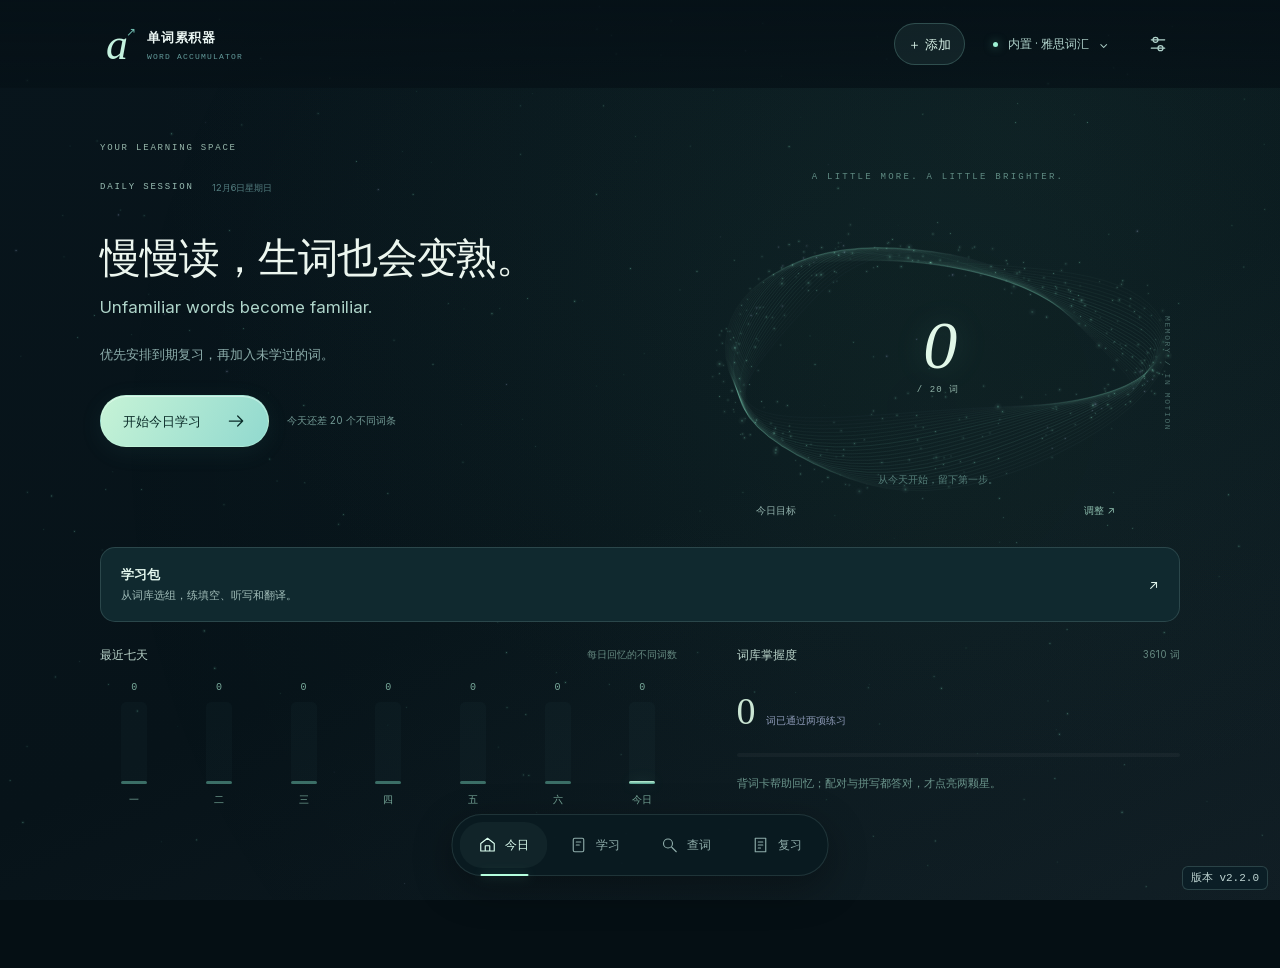
==== commit eb8c885a: "Unify material import with the vocabulary library and add group-based study packs" ====
--- a/index.html
+++ b/index.html
@@ -21,7 +21,7 @@
 <script defer src="extra-examples.js"></script>
 <script defer src="word-audit.js"></script>
 <script defer src="deck-photo.js?v=3"></script>
-<script defer src="custom-decks.js?v=6"></script>
+<script defer src="custom-decks.js?v=7"></script>
 <script defer src="accumulator.js?v=studio4"></script>
 <script defer src="sentence-quiz.js?v=decks1"></script>
 <link rel="stylesheet" href="star-study.css?v=panels1">
@@ -34,15 +34,20 @@
 <script defer src="filter-panels.js?v=dictionary1"></script>
 <link rel="stylesheet" href="spatial.css?v=studio4">
 <script defer src="backup-validation.js?v=2"></script>
-<script defer src="spatial.js?v=dictionary1"></script>
+<script defer src="spatial.js?v=library2"></script>
 <script defer src="practice-sessions.js?v=1"></script>
 <link rel="stylesheet" href="luminous.css?v=2">
 <script defer src="luminous.js?v=orbit5"></script>
-<link rel="stylesheet" href="personal-learning.css?v=4">
+<link rel="stylesheet" href="personal-learning.css?v=5">
 <script defer src="word-dictionary.js?v=2"></script>
-<script defer src="personal-learning.js?v=5"></script>
-<script defer src="exam-entry.js?v=welcome3"></script>
-  <link rel="stylesheet" href="release-version.css?v=2.1.0">
+<script defer src="personal-learning.js?v=6"></script>
+<script defer src="exam-core.js?v=library1"></script>
+<script defer src="exam-store.js?v=1"></script>
+<script defer src="exam-ocr.js?v=3"></script>
+<script defer src="vocabulary-library.js?v=1"></script>
+<script defer src="exam-app.js?v=library1"></script>
+<script defer src="exam-entry.js?v=library1"></script>
+  <link rel="stylesheet" href="release-version.css?v=2.2.0">
 </head>
 <body class="personal-learning"><div class="studio-shell">
 <aside class="studio-rail" aria-label="导航">
@@ -59,6 +64,74 @@
 </aside>
 <main>
 <p id="personal-notice" role="status"></p>
+<section id="vocabulary-workspace" hidden aria-label="词库与学习包"></section>
+<template id="vocabulary-template">
+<div class="vocabulary-panel">
+  <div id="notice" role="status" aria-live="polite"></div>
+    <section id="view-home" class="view" hidden>
+      <h1>学习包</h1>
+      <p class="muted pack-intro">从词库选一组或多组，按题型练填空、听写和翻译。</p>
+      <div id="return-strip" class="return-strip" hidden></div>
+      <section class="panel source-picker" aria-labelledby="choose-groups-title">
+        <div class="section-head small"><h2 id="choose-groups-title">从词库选练习分组</h2><button class="text-button" id="go-add-material">＋ 添加资料到词库</button></div>
+        <label class="field">选择词库<select id="pack-deck"></select></label>
+        <div id="pack-groups" class="pack-groups" role="group" aria-label="可选分组"></div>
+        <div class="actions picker-actions"><button class="primary" id="choose-pack-groups" disabled>用所选分组创建学习包 →</button><span id="pack-group-count" class="muted" role="status"></span></div>
+      </section>
+      <div class="section-head"><h2>我的学习包</h2><button class="text-button" id="toggle-archived">查看已归档</button></div>
+      <div id="pack-list" class="pack-grid"><p class="muted">正在读取学习包…</p></div>
+      <div class="storage-strip"><p>学习包与练习进度保存在此浏览器。</p><button class="text-button" id="backup-all">导出学习包</button><label class="text-button file-label">导入学习包备份<input id="backup-file" type="file" accept=".json,application/json"></label></div>
+    </section>
+    <section id="view-saved" class="view" hidden>
+      <h1>已保存到词库</h1>
+      <p class="muted pack-intro" id="library-saved-message" role="status"></p>
+      <div class="actions">
+        <button class="primary" id="open-imported-library">查看词库 →</button>
+        <button id="practice-imported-library">去学习包选组</button>
+        <button id="add-more-material">继续添加</button>
+      </div>
+    </section>
+    <section id="view-import" class="view" hidden>
+      <button class="back-link" id="back-from-workspace">← 返回</button>
+      <div class="page-heading"><p class="eyebrow" id="import-kicker">第 1 步 · 添加资料</p><h1 id="import-heading">先把要学的，放进来。</h1><p id="import-description" class="muted">一张词表截图，或几行双语句子，就能开始。</p></div>
+      <div class="steps" aria-label="创建步骤"><span id="step-one" class="active" aria-current="step"><b>1</b> 添加资料</span><i></i><span id="step-two"><b>2</b> 核对词句</span><i></i><span id="step-three"><b>3</b> <span id="final-step-label">保存到词库</span></span></div>
+      <div id="import-inputs" class="import-workspace">
+        <div class="import-tabs" role="group" aria-label="选择导入方式"><button data-import-mode="image" aria-pressed="true"><svg viewBox="0 0 24 24" aria-hidden="true"><rect x="3" y="4" width="18" height="16" rx="3"/><path d="m6 16 4-4 4 4 3-2M8 8h.01"/></svg>上传图片 / 文件</button><button data-import-mode="text" aria-pressed="false"><svg viewBox="0 0 24 24" aria-hidden="true"><path d="M5 5h14M5 10h14M5 15h9M5 20h6"/></svg>粘贴文字</button></div>
+        <section id="image-input-panel" class="panel input-panel"><label class="drop-zone" id="drop-zone"><span class="upload-illustration" aria-hidden="true"><span class="upload-sheet"><i></i><i></i><i></i></span><span class="upload-circle">↑</span></span><strong>添加词表截图或课本照片</strong><span>点击选择，或拖入文件 · 支持多图一起导入</span><span class="file-types">图片 / TXT / CSV / TSV / PDF / DOCX</span><input id="source-files" type="file" multiple accept="image/*,.txt,.csv,.tsv,.pdf,.docx"></label><div class="import-tip"><span>小提示</span><p>尽量拍正，让整页词表入镜。双栏课本会尝试分栏识别。每次最多 10 个文件，图片上限 12 MB，文档上限 18 MB。</p></div><p class="hint">图片在本机识别，首次需下载识别资源；可以随时停止。</p></section>
+        <section id="text-input-panel" class="panel input-panel" hidden><div class="section-head small"><h2>复制进来，就从这里开始。</h2><button class="text-button" id="fill-example">帮我填一个示例</button></div><label class="sr-only" for="import-text">词表或双语句子</label><textarea id="import-text" rows="9" maxlength="120000" placeholder="address | 处理；解决 | We need to address this problem.&#10;capture | 拍摄；记录 | I want to capture the light.&#10;We need more time. | 我们需要更多时间。"></textarea><div class="import-tip"><span>这样写就行</span><p>一行一条，用竖线或制表符分隔。只有英文的单词会尝试补齐释义；句子的中文意思请一起放进来。</p></div></section>
+        <div id="source-list" class="source-list"></div><div id="ocr-progress" class="ocr-progress" hidden><span class="working-dot"></span><p id="ocr-status" role="status"></p><progress id="ocr-meter" max="1" value="0"></progress><button class="text-button" id="cancel-ocr">停止识别</button></div><p id="import-summary" class="hint"></p>
+      </div>
+      <div id="preview-actions" class="wizard-actions"><span id="draft-status" class="hint">资料仅保存在当前设备</span><button class="primary" id="preview">下一步：核对词句 →</button></div>
+      <section id="review-panel" hidden>
+        <div id="review-content"><div class="review-tools"><div><h2>这些是准备带进练习的内容</h2><p id="review-summary" class="muted"></p></div><button class="text-button" id="back-to-sources">← 修改资料</button></div><div class="review-tools"><label class="check"><input type="checkbox" id="select-all" checked> 全部选入学习</label><button class="text-button" id="add-row">＋ 手动加一条</button></div><p id="parse-notice" class="hint"></p><div id="review-rows"></div><div class="pager"><button id="prev-page">← 上一页</button><span id="page-label"></span><button id="next-page">下一页 →</button></div><div class="wizard-actions review-next"><span id="chosen-summary" class="hint"></span><button id="review-forward" class="primary">核对好了，下一步 →</button></div></div>
+        <section id="destination-content" class="panel destination-panel" hidden>
+          <div class="section-head small"><h2>保存到词库</h2><button class="text-button" id="back-to-material-review">← 返回核对</button></div>
+          <p id="destination-summary" class="muted"></p>
+          <div id="word-destination">
+            <label class="field">单词保存位置<select id="material-deck"></select></label>
+            <label class="field" id="material-name-field">新词库名称<input id="material-name" maxlength="80" placeholder="例如：大学英语 U5"></label>
+          </div>
+          <p id="sentence-destination" class="hint">双语句子会出现在「查词 → 已添加 → 句子」，可以直接练翻译。</p>
+          <button class="primary" id="save-to-library">保存到词库</button>
+        </section>
+        <div id="plan-content" class="plan-layout" hidden>
+          <section class="panel plan-panel"><div class="section-head small"><h2>给这次学习一个名字</h2><button class="text-button" id="back-to-review">← 返回核对</button></div><label class="field">学习包名称<input id="pack-name" maxlength="80" placeholder="例如：大学英语 U1–U4 小测"></label>
+            <div class="plan-fields"><label class="field">考试 / 预计学完日期<input id="exam-date" type="date" required><span class="hint">没有考试也可以，用它安排学习节奏。</span></label><fieldset><legend>每天花多少时间？</legend><div class="pill-options" id="minute-options"><button type="button" data-minutes="5">5 分钟</button><button type="button" data-minutes="10">10 分钟</button><button type="button" data-minutes="15" aria-pressed="true">15 分钟</button><button type="button" data-minutes="20">20 分钟</button><button type="button" data-minutes="30">30 分钟</button></div></fieldset></div>
+            <fieldset><legend>这次想练什么？</legend><div class="mode-options"><label class="check"><input type="checkbox" name="pack-mode" value="cloze" checked><span>首字母填空<small>从词义和原句里回忆</small></span></label><label class="check"><input type="checkbox" name="pack-mode" value="listen" checked><span>听写<small>听到单词，写出拼写</small></span></label><label class="check"><input type="checkbox" name="pack-mode" value="en-zh" checked><span>英译中<small>读懂原句的意思</small></span></label><label class="check"><input type="checkbox" name="pack-mode" value="zh-en" checked><span>中译英<small>用英文把意思说出来</small></span></label></div></fieldset>
+          </section>
+          <aside class="plan-ready"><span class="ready-icon" aria-hidden="true">✦</span><p class="eyebrow">准备好，就开始</p><h2 id="plan-ready-title">你的练习正在就位。</h2><p id="plan-ready-summary"></p><div id="plan-preview"></div><p class="hint">先复习到期内容，再学新词句。每轮最多 10 题，随时可以暂停。</p><button class="primary full" id="save-pack">创建并开始练习 →</button><p id="save-status" role="status" class="hint"></p><p class="local-note">保存在当前浏览器 · 支持导出备份</p></aside>
+        </div>
+      </section>
+    </section>
+    <section id="view-pack" class="view" hidden><div id="pack-detail"></div></section>
+    <section id="view-practice" class="view" hidden>
+      <div class="practice-top"><button class="back-link" id="leave-practice">← 保存并返回</button><span id="practice-name"></span><span id="practice-count"></span></div><progress id="practice-meter" max="10" value="0" aria-label="本轮练习进度"></progress>
+      <div id="question-card" class="question-card"><div class="question-eyebrow"><span id="question-type" class="eyebrow"></span><button class="text-button" id="question-source">查看来源 ↗</button></div><div id="listen-area" hidden><button class="listen-button" id="listen-play" aria-label="播放听写发音">♪</button><p>点击播放，可重复听</p></div><p id="question-prompt" class="question-prompt" lang="en"></p><p id="question-clue" class="question-clue"></p><div id="speech-line" class="speech-line"><button id="question-play" class="text-button">♪ 朗读原句</button><span id="speech-status" role="status"></span><div class="accent-control"><button data-accent="en-GB" aria-pressed="false">英音</button><button data-accent="en-US" aria-pressed="true">美音</button></div></div><form id="answer-form"><label id="answer-label" for="practice-answer">你的答案</label><textarea id="practice-answer" rows="2" maxlength="1500" autocomplete="off" autocapitalize="none" spellcheck="false" placeholder="先回忆，再写下答案"></textarea><div class="answer-actions"><button type="button" class="text-button" id="reveal-answer">暂时不会，看答案</button><button type="submit" class="primary" id="check-answer">检查答案 ↵</button></div></form><div id="answer-feedback" role="status" hidden></div><div id="self-review" hidden><p>表达不同也可以正确。请核对否定、数量、时间和主客体，再判断意思是否一致。</p><label class="check"><input id="remember-alternative" type="checkbox"> 保存这次表达为可接受答案</label><div class="actions"><button id="self-wrong">还需复习</button><button id="self-correct" class="primary">意思一致</button></div></div><button id="next-question" class="primary full" hidden>下一题 →</button></div><div id="session-result" class="panel result-panel" hidden></div>
+    </section>
+  <dialog id="source-dialog" class="source-dialog"><div class="dialog-head"><div><p class="eyebrow">回到原文，找回语境</p><h2 id="source-title">原始资料</h2></div><button class="icon-button" id="source-close" aria-label="关闭来源">×</button></div><div id="source-content"></div></dialog>
+  <dialog id="confirm-dialog"><h2 id="confirm-title"></h2><p id="confirm-description"></p><div class="actions"><button id="confirm-cancel">取消</button><button id="confirm-ok" class="primary">确认</button></div></dialog>
+</div>
+</template>
 <div class="studio-top"><span>学习工作台 <b>/</b> <strong id="studio-mode">背词卡</strong></span><button id="help-open" type="button">? 操作说明</button></div>
 <header class="acc-hero"><div class="orbital-art" aria-hidden="true"><i></i><i></i><i></i><span></span></div>
   <div class="hero-copy"><div class="eyebrow" id="studio-kicker">01 / FLASHCARDS</div><h1 id="studio-title">背词卡</h1><p id="studio-description">选一个词组，先回忆词义，再翻卡确认。</p></div>
@@ -84,7 +157,7 @@
 </header>
 
 <div class="study-controls" aria-label="词库与筛选">
-  <div class="deck-bar"><div class="control-symbol" aria-hidden="true">▤</div><div class="select-field"><label for="deck-select">学习词库</label><select id="deck-select"></select></div><button type="button" class="primary" id="deck-import">＋ 导入词库</button></div>
+  <div class="deck-bar"><div class="control-symbol" aria-hidden="true">▤</div><div class="select-field"><label for="deck-select">学习词库</label><select id="deck-select"></select></div><button type="button" class="primary" id="deck-import">＋ 添加资料</button></div>
   <div class="toolbar" id="word-toolbar" hidden><div class="select-field"><label for="topic">主题范围</label><select id="topic"><option value="">全部主题</option></select></div><div class="select-field filter-control"><label for="word-filter">练习筛选</label><select id="word-filter"></select></div><div class="filter-stats"><span class="tag" id="count"></span><span class="word-stars" id="progress" aria-live="polite"></span></div></div>
 </div>
 <details class="card scope-picker" id="practice-scope" hidden>
@@ -99,6 +172,7 @@
   <button type="button" data-exercise="spell">拼写</button>
   <button type="button" data-exercise="quiz">选词</button>
   <button type="button" data-view="translate">翻译</button>
+  <button type="button" data-view="packs">学习包</button>
 </nav>
 <nav class="collection-tabs" aria-label="查词与词库" hidden>
   <button type="button" data-view="lookup">英汉词典</button>
@@ -133,7 +207,7 @@
     <div class="collection-actions">
       <button type="button" id="collection-study" disabled>背收藏单词</button>
       <button type="button" id="collection-translate" hidden>练收藏句子</button>
-      <button type="button" id="collection-import">批量导入词库</button>
+      <button type="button" id="collection-import">＋ 添加资料</button>
     </div>
   </div>
   <p id="collection-status" role="status"></p>
@@ -301,5 +375,5 @@
 </dialog>
 <footer>词头按雅思词汇 PDF 的 22 个主题整理。站内释义与音标来自 <a href="https://github.com/skywind3000/ECDICT">ECDICT</a>（<a href="ECDICT-LICENSE.txt">MIT</a>），查词数据经 <a href="https://github.com/imfiiish/wordlists">Wordlists</a> 整理（<a href="dictionary/LICENSE.txt">MIT</a>）。部分例句来自 <a href="https://tatoeba.org/">Tatoeba</a>（<a href="https://creativecommons.org/licenses/by/2.0/fr/">CC BY 2.0 FR</a>），示例词录音来自 <a href="dictionary/audio/LICENSE.txt">Endict</a>。星星保存在当前浏览器。</footer>
 </main></div>
-  <span class="release-version">版本 v2.1.0</span>
+  <span class="release-version">版本 v2.2.0</span>
 </body></html>
--- a/personal-learning.css
+++ b/personal-learning.css
@@ -440,3 +440,26 @@
   font-family: Inter, -apple-system, BlinkMacSystemFont, 'PingFang SC', 'Noto Sans CJK SC', 'Microsoft YaHei', sans-serif;
 }
 
+
+/* Learning packs share the app's normal navigation and page width. */
+.luminous .pack-launch {
+  display: flex;
+  justify-content: space-between;
+  align-items: center;
+  width: 100%;
+  gap: 14px;
+  text-align: left;
+  margin: 10px 0 24px;
+  padding: 16px 20px;
+  border: 1px solid #b6e4dc28;
+  border-radius: 15px;
+  background: #10292f;
+  color: #e2f6ed;
+}
+.luminous .pack-launch:hover { background: #183840; }
+.pack-launch small { display: block; color: #a0bcb8; margin-top: 4px; }
+.personal-learning[data-view="packs"] .learning-modes { margin-bottom: 24px; }
+@media (max-width: 560px) {
+  .personal-learning .learning-modes { flex-wrap: wrap; }
+  .luminous .pack-launch { padding: 13px 15px; margin: 7px 0 18px; }
+}
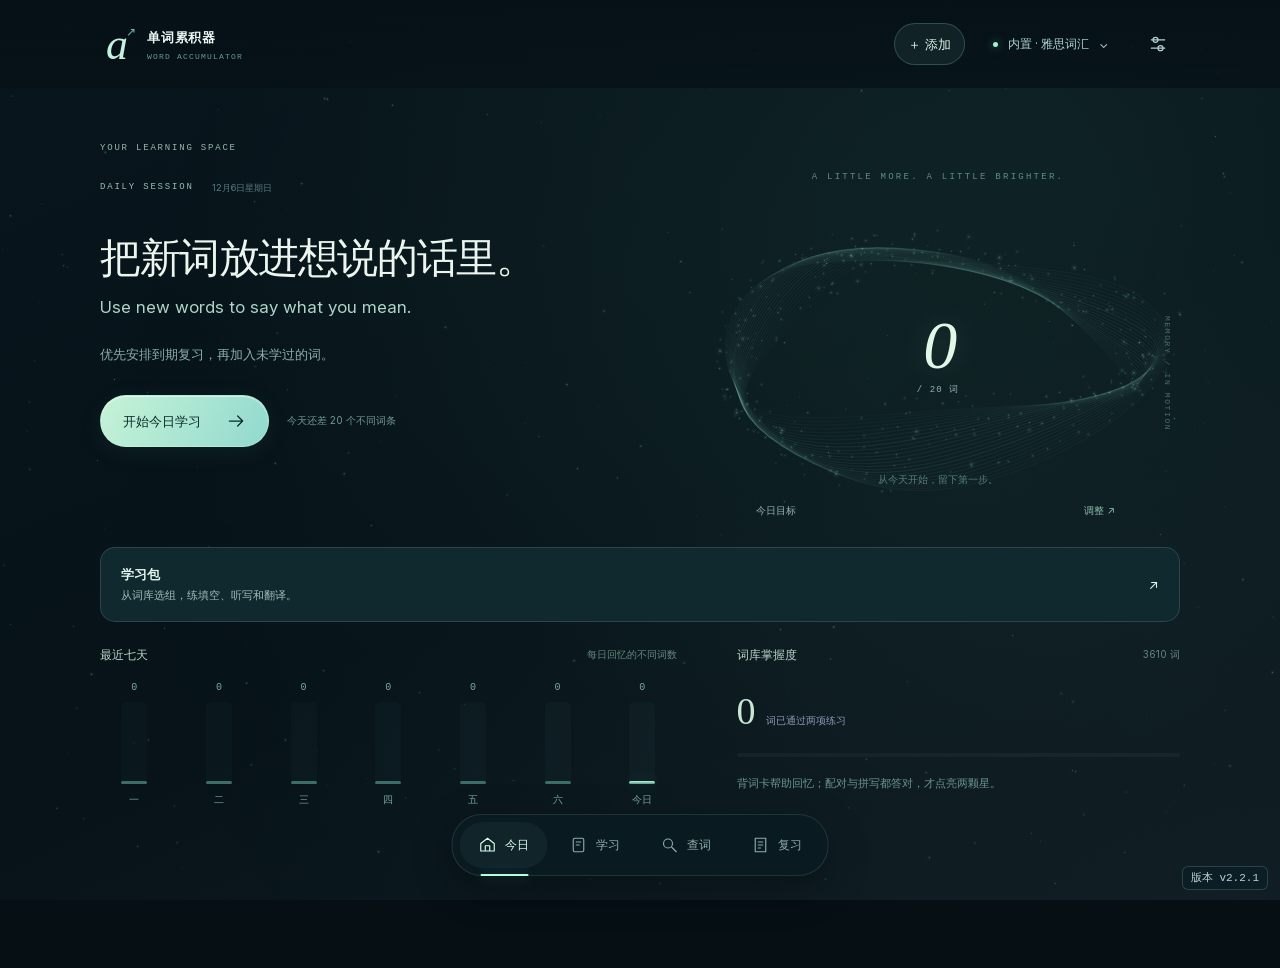
==== commit 794ef787: "Make imported vocabulary independent decks and open pack words in normal study" ====
--- a/index.html
+++ b/index.html
@@ -44,8 +44,8 @@
 <script defer src="exam-core.js?v=library1"></script>
 <script defer src="exam-store.js?v=1"></script>
 <script defer src="exam-ocr.js?v=3"></script>
-<script defer src="vocabulary-library.js?v=1"></script>
-<script defer src="exam-app.js?v=library1"></script>
+<script defer src="vocabulary-library.js?v=2"></script>
+<script defer src="exam-app.js?v=library2"></script>
 <script defer src="exam-entry.js?v=library1"></script>
   <link rel="stylesheet" href="release-version.css?v=2.2.0">
 </head>
@@ -83,10 +83,12 @@
       <div class="storage-strip"><p>学习包与练习进度保存在此浏览器。</p><button class="text-button" id="backup-all">导出学习包</button><label class="text-button file-label">导入学习包备份<input id="backup-file" type="file" accept=".json,application/json"></label></div>
     </section>
     <section id="view-saved" class="view" hidden>
-      <h1>已保存到词库</h1>
+      <h1>词库准备好了</h1>
+      <p class="hint">在顶部「学习词库」可随时切换，和雅思词汇一样练背词卡、配对和拼写。每套词库独立保存进度。</p>
       <p class="muted pack-intro" id="library-saved-message" role="status"></p>
       <div class="actions">
-        <button class="primary" id="open-imported-library">查看词库 →</button>
+        <button class="primary" id="open-imported-library">开始背这套单词</button>
+        <button id="browse-imported-library">查看这套词库</button>
         <button id="practice-imported-library">去学习包选组</button>
         <button id="add-more-material">继续添加</button>
       </div>
@@ -375,5 +377,5 @@
 </dialog>
 <footer>词头按雅思词汇 PDF 的 22 个主题整理。站内释义与音标来自 <a href="https://github.com/skywind3000/ECDICT">ECDICT</a>（<a href="ECDICT-LICENSE.txt">MIT</a>），查词数据经 <a href="https://github.com/imfiiish/wordlists">Wordlists</a> 整理（<a href="dictionary/LICENSE.txt">MIT</a>）。部分例句来自 <a href="https://tatoeba.org/">Tatoeba</a>（<a href="https://creativecommons.org/licenses/by/2.0/fr/">CC BY 2.0 FR</a>），示例词录音来自 <a href="dictionary/audio/LICENSE.txt">Endict</a>。星星保存在当前浏览器。</footer>
 </main></div>
-  <span class="release-version">版本 v2.2.0</span>
+  <span class="release-version">版本 v2.2.1</span>
 </body></html>
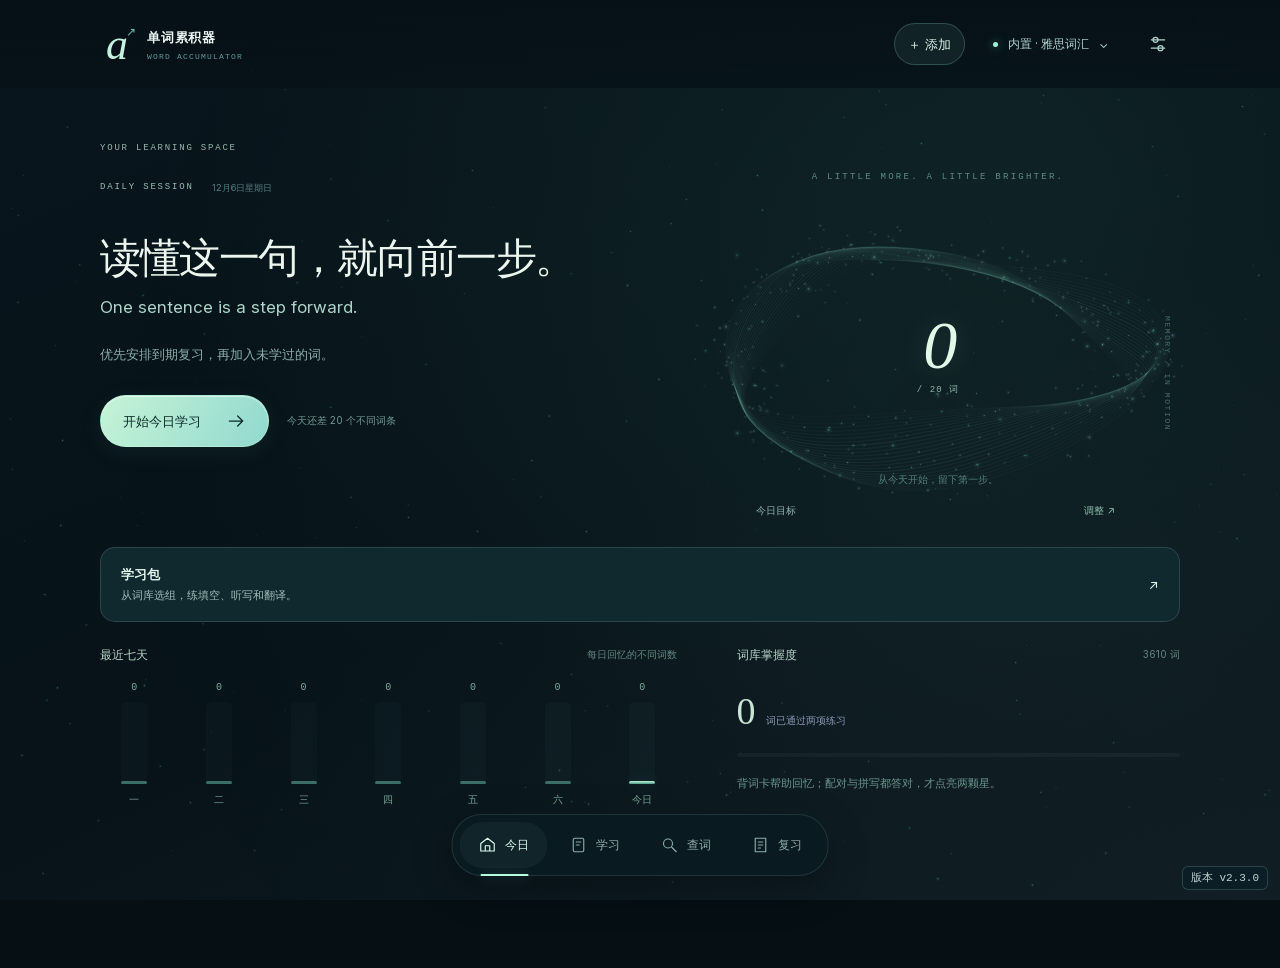
==== commit 975edcf3: "Add optional DeepSeek vision import with token and CNY usage estimates" ====
--- a/index.html
+++ b/index.html
@@ -45,8 +45,9 @@
 <script defer src="exam-store.js?v=1"></script>
 <script defer src="exam-ocr.js?v=3"></script>
 <script defer src="vocabulary-library.js?v=2"></script>
-<script defer src="exam-app.js?v=library2"></script>
-<script defer src="exam-entry.js?v=library1"></script>
+<script defer src="deepseek-import.js?v=1"></script>
+<script defer src="exam-app.js?v=deepseek1"></script>
+<script defer src="exam-entry.js?v=deepseek1"></script>
   <link rel="stylesheet" href="release-version.css?v=2.2.0">
 </head>
 <body class="personal-learning"><div class="studio-shell">
@@ -98,14 +99,28 @@
       <div class="page-heading"><p class="eyebrow" id="import-kicker">第 1 步 · 添加资料</p><h1 id="import-heading">先把要学的，放进来。</h1><p id="import-description" class="muted">一张词表截图，或几行双语句子，就能开始。</p></div>
       <div class="steps" aria-label="创建步骤"><span id="step-one" class="active" aria-current="step"><b>1</b> 添加资料</span><i></i><span id="step-two"><b>2</b> 核对词句</span><i></i><span id="step-three"><b>3</b> <span id="final-step-label">保存到词库</span></span></div>
       <div id="import-inputs" class="import-workspace">
+        <section class="panel input-panel recognition-panel" aria-label="识别方式">
+          <label class="field">识别方式
+            <select id="recognition-method">
+              <option value="local">本机识别 · 整齐词表 · 免费</option>
+              <option value="deepseek">DeepSeek · 双栏课本、排版复杂的资料</option>
+            </select>
+          </label>
+          <div id="deepseek-settings" hidden>
+            <label class="field">DeepSeek API Key<input id="deepseek-key" type="password" autocomplete="off" spellcheck="false" autocapitalize="none" placeholder="粘贴你的 API Key"></label>
+            <p class="hint">使用 V4.1 Flash 1017。点击识别后，当前资料会直接发送给 DeepSeek，按你的 API 账户计费。Key 不会保存，资料中的私人信息请先裁掉。</p>
+            <button id="deepseek-cancel" class="text-button" hidden>停止等待</button>
+          </div>
+          <p id="deepseek-usage" class="hint" role="status" hidden></p>
+        </section>
         <div class="import-tabs" role="group" aria-label="选择导入方式"><button data-import-mode="image" aria-pressed="true"><svg viewBox="0 0 24 24" aria-hidden="true"><rect x="3" y="4" width="18" height="16" rx="3"/><path d="m6 16 4-4 4 4 3-2M8 8h.01"/></svg>上传图片 / 文件</button><button data-import-mode="text" aria-pressed="false"><svg viewBox="0 0 24 24" aria-hidden="true"><path d="M5 5h14M5 10h14M5 15h9M5 20h6"/></svg>粘贴文字</button></div>
-        <section id="image-input-panel" class="panel input-panel"><label class="drop-zone" id="drop-zone"><span class="upload-illustration" aria-hidden="true"><span class="upload-sheet"><i></i><i></i><i></i></span><span class="upload-circle">↑</span></span><strong>添加词表截图或课本照片</strong><span>点击选择，或拖入文件 · 支持多图一起导入</span><span class="file-types">图片 / TXT / CSV / TSV / PDF / DOCX</span><input id="source-files" type="file" multiple accept="image/*,.txt,.csv,.tsv,.pdf,.docx"></label><div class="import-tip"><span>小提示</span><p>尽量拍正，让整页词表入镜。双栏课本会尝试分栏识别。每次最多 10 个文件，图片上限 12 MB，文档上限 18 MB。</p></div><p class="hint">图片在本机识别，首次需下载识别资源；可以随时停止。</p></section>
+        <section id="image-input-panel" class="panel input-panel"><label class="drop-zone" id="drop-zone"><span class="upload-illustration" aria-hidden="true"><span class="upload-sheet"><i></i><i></i><i></i></span><span class="upload-circle">↑</span></span><strong>添加词表截图或课本照片</strong><span>点击选择，或拖入文件 · 支持多图一起导入</span><span class="file-types">图片 / TXT / CSV / TSV / PDF / DOCX</span><input id="source-files" type="file" multiple accept="image/*,.txt,.csv,.tsv,.pdf,.docx"></label><div class="import-tip"><span>小提示</span><p>尽量拍正，让整页词表入镜。双栏课本会尝试分栏识别。每次最多 10 个文件，图片上限 12 MB，文档上限 18 MB。</p></div><p class="hint" id="image-recognition-note">本机识别首次需下载识别资源，可以随时停止。</p></section>
         <section id="text-input-panel" class="panel input-panel" hidden><div class="section-head small"><h2>复制进来，就从这里开始。</h2><button class="text-button" id="fill-example">帮我填一个示例</button></div><label class="sr-only" for="import-text">词表或双语句子</label><textarea id="import-text" rows="9" maxlength="120000" placeholder="address | 处理；解决 | We need to address this problem.&#10;capture | 拍摄；记录 | I want to capture the light.&#10;We need more time. | 我们需要更多时间。"></textarea><div class="import-tip"><span>这样写就行</span><p>一行一条，用竖线或制表符分隔。只有英文的单词会尝试补齐释义；句子的中文意思请一起放进来。</p></div></section>
         <div id="source-list" class="source-list"></div><div id="ocr-progress" class="ocr-progress" hidden><span class="working-dot"></span><p id="ocr-status" role="status"></p><progress id="ocr-meter" max="1" value="0"></progress><button class="text-button" id="cancel-ocr">停止识别</button></div><p id="import-summary" class="hint"></p>
       </div>
       <div id="preview-actions" class="wizard-actions"><span id="draft-status" class="hint">资料仅保存在当前设备</span><button class="primary" id="preview">下一步：核对词句 →</button></div>
       <section id="review-panel" hidden>
-        <div id="review-content"><div class="review-tools"><div><h2>这些是准备带进练习的内容</h2><p id="review-summary" class="muted"></p></div><button class="text-button" id="back-to-sources">← 修改资料</button></div><div class="review-tools"><label class="check"><input type="checkbox" id="select-all" checked> 全部选入学习</label><button class="text-button" id="add-row">＋ 手动加一条</button></div><p id="parse-notice" class="hint"></p><div id="review-rows"></div><div class="pager"><button id="prev-page">← 上一页</button><span id="page-label"></span><button id="next-page">下一页 →</button></div><div class="wizard-actions review-next"><span id="chosen-summary" class="hint"></span><button id="review-forward" class="primary">核对好了，下一步 →</button></div></div>
+        <div id="review-content"><div class="review-tools"><div><h2>这些是准备带进练习的内容</h2><p id="review-summary" class="muted"></p></div><button class="text-button" id="back-to-sources">← 修改资料</button></div><div class="review-tools"><label class="check"><input type="checkbox" id="select-all" checked> 全部选入学习</label><button class="text-button" id="add-row">＋ 手动加一条</button></div><p id="parse-notice" class="hint"></p><p id="deepseek-review-usage" class="hint" role="status" hidden></p><div id="review-rows"></div><div class="pager"><button id="prev-page">← 上一页</button><span id="page-label"></span><button id="next-page">下一页 →</button></div><div class="wizard-actions review-next"><span id="chosen-summary" class="hint"></span><button id="review-forward" class="primary">核对好了，下一步 →</button></div></div>
         <section id="destination-content" class="panel destination-panel" hidden>
           <div class="section-head small"><h2>保存到词库</h2><button class="text-button" id="back-to-material-review">← 返回核对</button></div>
           <p id="destination-summary" class="muted"></p>
@@ -377,5 +392,5 @@
 </dialog>
 <footer>词头按雅思词汇 PDF 的 22 个主题整理。站内释义与音标来自 <a href="https://github.com/skywind3000/ECDICT">ECDICT</a>（<a href="ECDICT-LICENSE.txt">MIT</a>），查词数据经 <a href="https://github.com/imfiiish/wordlists">Wordlists</a> 整理（<a href="dictionary/LICENSE.txt">MIT</a>）。部分例句来自 <a href="https://tatoeba.org/">Tatoeba</a>（<a href="https://creativecommons.org/licenses/by/2.0/fr/">CC BY 2.0 FR</a>），示例词录音来自 <a href="dictionary/audio/LICENSE.txt">Endict</a>。星星保存在当前浏览器。</footer>
 </main></div>
-  <span class="release-version">版本 v2.2.1</span>
+  <span class="release-version">版本 v2.3.0</span>
 </body></html>
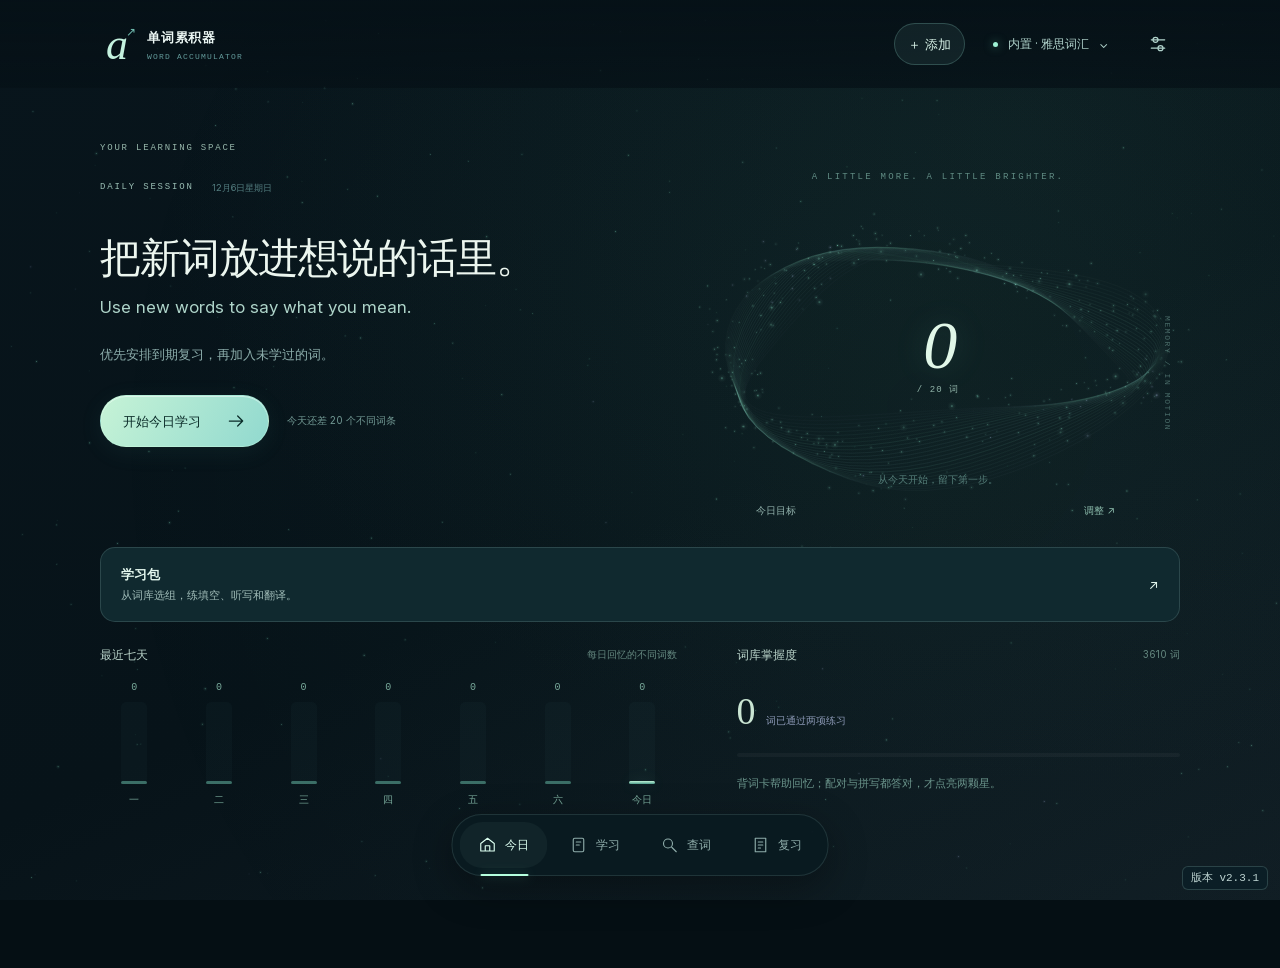
==== commit b121e03f: "Remember a verified DeepSeek key in the current browser" ====
--- a/index.html
+++ b/index.html
@@ -46,7 +46,7 @@
 <script defer src="exam-ocr.js?v=3"></script>
 <script defer src="vocabulary-library.js?v=2"></script>
 <script defer src="deepseek-import.js?v=1"></script>
-<script defer src="exam-app.js?v=deepseek1"></script>
+<script defer src="exam-app.js?v=deepseek2"></script>
 <script defer src="exam-entry.js?v=deepseek1"></script>
   <link rel="stylesheet" href="release-version.css?v=2.2.0">
 </head>
@@ -108,7 +108,9 @@
           </label>
           <div id="deepseek-settings" hidden>
             <label class="field">DeepSeek API Key<input id="deepseek-key" type="password" autocomplete="off" spellcheck="false" autocapitalize="none" placeholder="粘贴你的 API Key"></label>
-            <p class="hint">使用 V4.1 Flash 1017。点击识别后，当前资料会直接发送给 DeepSeek，按你的 API 账户计费。Key 不会保存，资料中的私人信息请先裁掉。</p>
+            <p id="deepseek-key-status" class="hint" role="status"></p>
+            <button type="button" id="deepseek-forget" class="text-button" hidden>清除已保存的 Key</button>
+            <p class="hint">使用 V4.1 Flash 1017。点击识别后，当前资料会直接发送给 DeepSeek，按你的 API 账户计费。Key 在首次成功调用后记在当前浏览器，公共设备使用后请清除。</p>
             <button id="deepseek-cancel" class="text-button" hidden>停止等待</button>
           </div>
           <p id="deepseek-usage" class="hint" role="status" hidden></p>
@@ -392,5 +394,5 @@
 </dialog>
 <footer>词头按雅思词汇 PDF 的 22 个主题整理。站内释义与音标来自 <a href="https://github.com/skywind3000/ECDICT">ECDICT</a>（<a href="ECDICT-LICENSE.txt">MIT</a>），查词数据经 <a href="https://github.com/imfiiish/wordlists">Wordlists</a> 整理（<a href="dictionary/LICENSE.txt">MIT</a>）。部分例句来自 <a href="https://tatoeba.org/">Tatoeba</a>（<a href="https://creativecommons.org/licenses/by/2.0/fr/">CC BY 2.0 FR</a>），示例词录音来自 <a href="dictionary/audio/LICENSE.txt">Endict</a>。星星保存在当前浏览器。</footer>
 </main></div>
-  <span class="release-version">版本 v2.3.0</span>
+  <span class="release-version">版本 v2.3.1</span>
 </body></html>
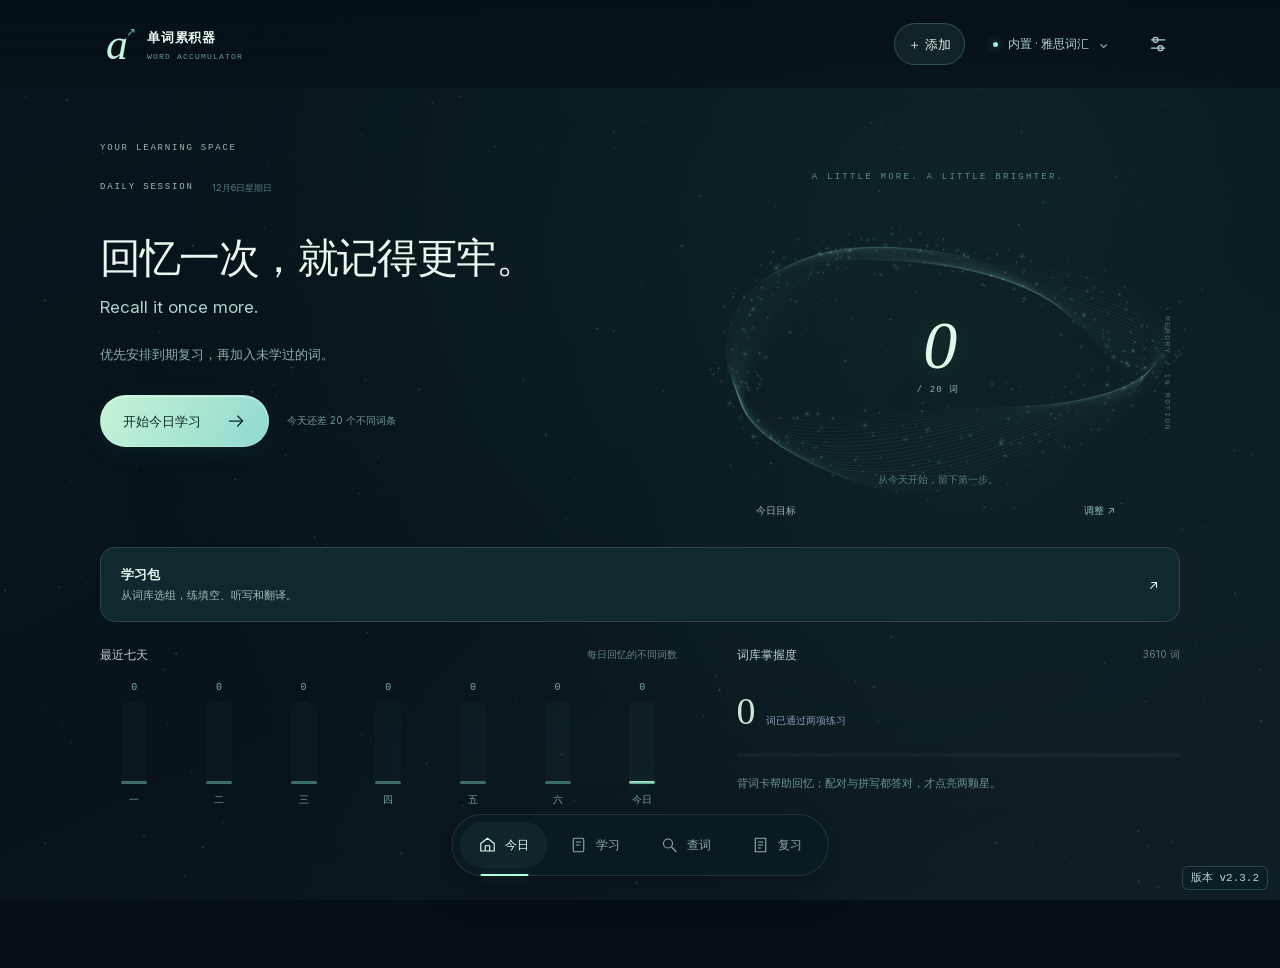
==== commit 5e80afed: "Recognize textbook pages individually and explain vocabulary import counts" ====
--- a/index.html
+++ b/index.html
@@ -45,8 +45,8 @@
 <script defer src="exam-store.js?v=1"></script>
 <script defer src="exam-ocr.js?v=3"></script>
 <script defer src="vocabulary-library.js?v=2"></script>
-<script defer src="deepseek-import.js?v=1"></script>
-<script defer src="exam-app.js?v=deepseek2"></script>
+<script defer src="deepseek-import.js?v=2"></script>
+<script defer src="exam-app.js?v=deepseek3"></script>
 <script defer src="exam-entry.js?v=deepseek1"></script>
   <link rel="stylesheet" href="release-version.css?v=2.2.0">
 </head>
@@ -113,6 +113,7 @@
             <p class="hint">使用 V4.1 Flash 1017。点击识别后，当前资料会直接发送给 DeepSeek，按你的 API 账户计费。Key 在首次成功调用后记在当前浏览器，公共设备使用后请清除。</p>
             <button id="deepseek-cancel" class="text-button" hidden>停止等待</button>
           </div>
+          <p id="deepseek-progress" class="hint" role="status"></p>
           <p id="deepseek-usage" class="hint" role="status" hidden></p>
         </section>
         <div class="import-tabs" role="group" aria-label="选择导入方式"><button data-import-mode="image" aria-pressed="true"><svg viewBox="0 0 24 24" aria-hidden="true"><rect x="3" y="4" width="18" height="16" rx="3"/><path d="m6 16 4-4 4 4 3-2M8 8h.01"/></svg>上传图片 / 文件</button><button data-import-mode="text" aria-pressed="false"><svg viewBox="0 0 24 24" aria-hidden="true"><path d="M5 5h14M5 10h14M5 15h9M5 20h6"/></svg>粘贴文字</button></div>
@@ -122,7 +123,7 @@
       </div>
       <div id="preview-actions" class="wizard-actions"><span id="draft-status" class="hint">资料仅保存在当前设备</span><button class="primary" id="preview">下一步：核对词句 →</button></div>
       <section id="review-panel" hidden>
-        <div id="review-content"><div class="review-tools"><div><h2>这些是准备带进练习的内容</h2><p id="review-summary" class="muted"></p></div><button class="text-button" id="back-to-sources">← 修改资料</button></div><div class="review-tools"><label class="check"><input type="checkbox" id="select-all" checked> 全部选入学习</label><button class="text-button" id="add-row">＋ 手动加一条</button></div><p id="parse-notice" class="hint"></p><p id="deepseek-review-usage" class="hint" role="status" hidden></p><div id="review-rows"></div><div class="pager"><button id="prev-page">← 上一页</button><span id="page-label"></span><button id="next-page">下一页 →</button></div><div class="wizard-actions review-next"><span id="chosen-summary" class="hint"></span><button id="review-forward" class="primary">核对好了，下一步 →</button></div></div>
+        <div id="review-content"><div class="review-tools"><div><h2>这些是准备带进练习的内容</h2><p id="review-summary" class="muted"></p></div><button class="text-button" id="back-to-sources">← 修改资料</button></div><div class="review-tools"><label class="check"><input type="checkbox" id="select-all" checked> 全部选入学习</label><button class="text-button" id="add-row">＋ 手动加一条</button></div><p id="parse-notice" class="hint"></p><p id="deepseek-review-usage" class="hint" role="status" hidden></p><details id="deepseek-coverage" hidden><summary>查看每份资料识别了多少条</summary><ul id="deepseek-page-counts"></ul></details><div id="review-rows"></div><div class="pager"><button id="prev-page">← 上一页</button><span id="page-label"></span><button id="next-page">下一页 →</button></div><div class="wizard-actions review-next"><span id="chosen-summary" class="hint"></span><button id="review-forward" class="primary">核对好了，下一步 →</button></div></div>
         <section id="destination-content" class="panel destination-panel" hidden>
           <div class="section-head small"><h2>保存到词库</h2><button class="text-button" id="back-to-material-review">← 返回核对</button></div>
           <p id="destination-summary" class="muted"></p>
@@ -394,5 +395,5 @@
 </dialog>
 <footer>词头按雅思词汇 PDF 的 22 个主题整理。站内释义与音标来自 <a href="https://github.com/skywind3000/ECDICT">ECDICT</a>（<a href="ECDICT-LICENSE.txt">MIT</a>），查词数据经 <a href="https://github.com/imfiiish/wordlists">Wordlists</a> 整理（<a href="dictionary/LICENSE.txt">MIT</a>）。部分例句来自 <a href="https://tatoeba.org/">Tatoeba</a>（<a href="https://creativecommons.org/licenses/by/2.0/fr/">CC BY 2.0 FR</a>），示例词录音来自 <a href="dictionary/audio/LICENSE.txt">Endict</a>。星星保存在当前浏览器。</footer>
 </main></div>
-  <span class="release-version">版本 v2.3.1</span>
+  <span class="release-version">版本 v2.3.2</span>
 </body></html>
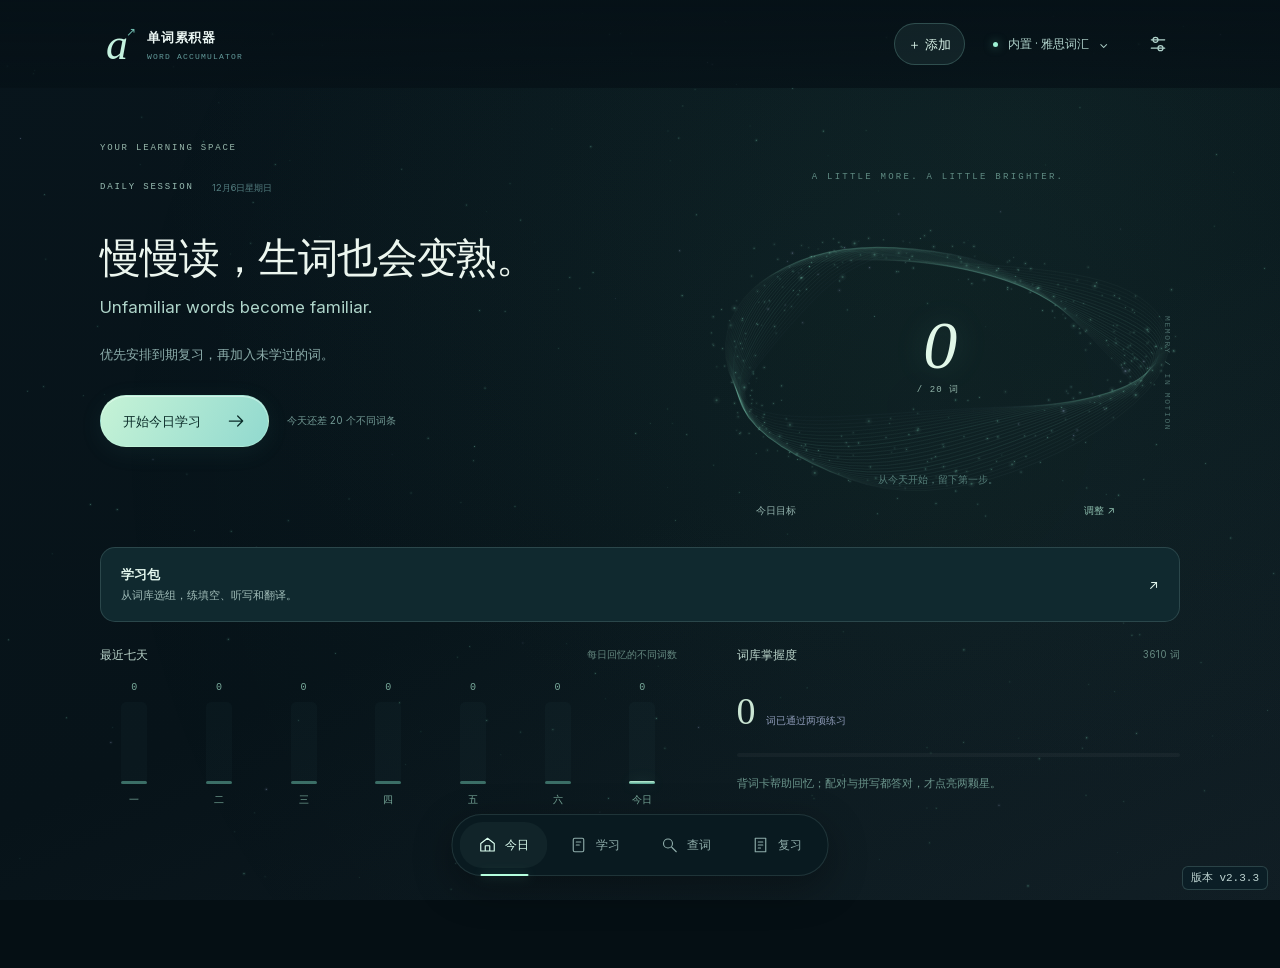
==== commit 21e86974: "Fill missing entries in existing Unit 6 decks without resetting progress" ====
--- a/index.html
+++ b/index.html
@@ -21,7 +21,8 @@
 <script defer src="extra-examples.js"></script>
 <script defer src="word-audit.js"></script>
 <script defer src="deck-photo.js?v=3"></script>
-<script defer src="custom-decks.js?v=7"></script>
+<script defer src="unit6-repair.js?v=1"></script>
+<script defer src="custom-decks.js?v=8"></script>
 <script defer src="accumulator.js?v=studio4"></script>
 <script defer src="sentence-quiz.js?v=decks1"></script>
 <link rel="stylesheet" href="star-study.css?v=panels1">
@@ -395,5 +396,5 @@
 </dialog>
 <footer>词头按雅思词汇 PDF 的 22 个主题整理。站内释义与音标来自 <a href="https://github.com/skywind3000/ECDICT">ECDICT</a>（<a href="ECDICT-LICENSE.txt">MIT</a>），查词数据经 <a href="https://github.com/imfiiish/wordlists">Wordlists</a> 整理（<a href="dictionary/LICENSE.txt">MIT</a>）。部分例句来自 <a href="https://tatoeba.org/">Tatoeba</a>（<a href="https://creativecommons.org/licenses/by/2.0/fr/">CC BY 2.0 FR</a>），示例词录音来自 <a href="dictionary/audio/LICENSE.txt">Endict</a>。星星保存在当前浏览器。</footer>
 </main></div>
-  <span class="release-version">版本 v2.3.2</span>
+  <span class="release-version">版本 v2.3.3</span>
 </body></html>
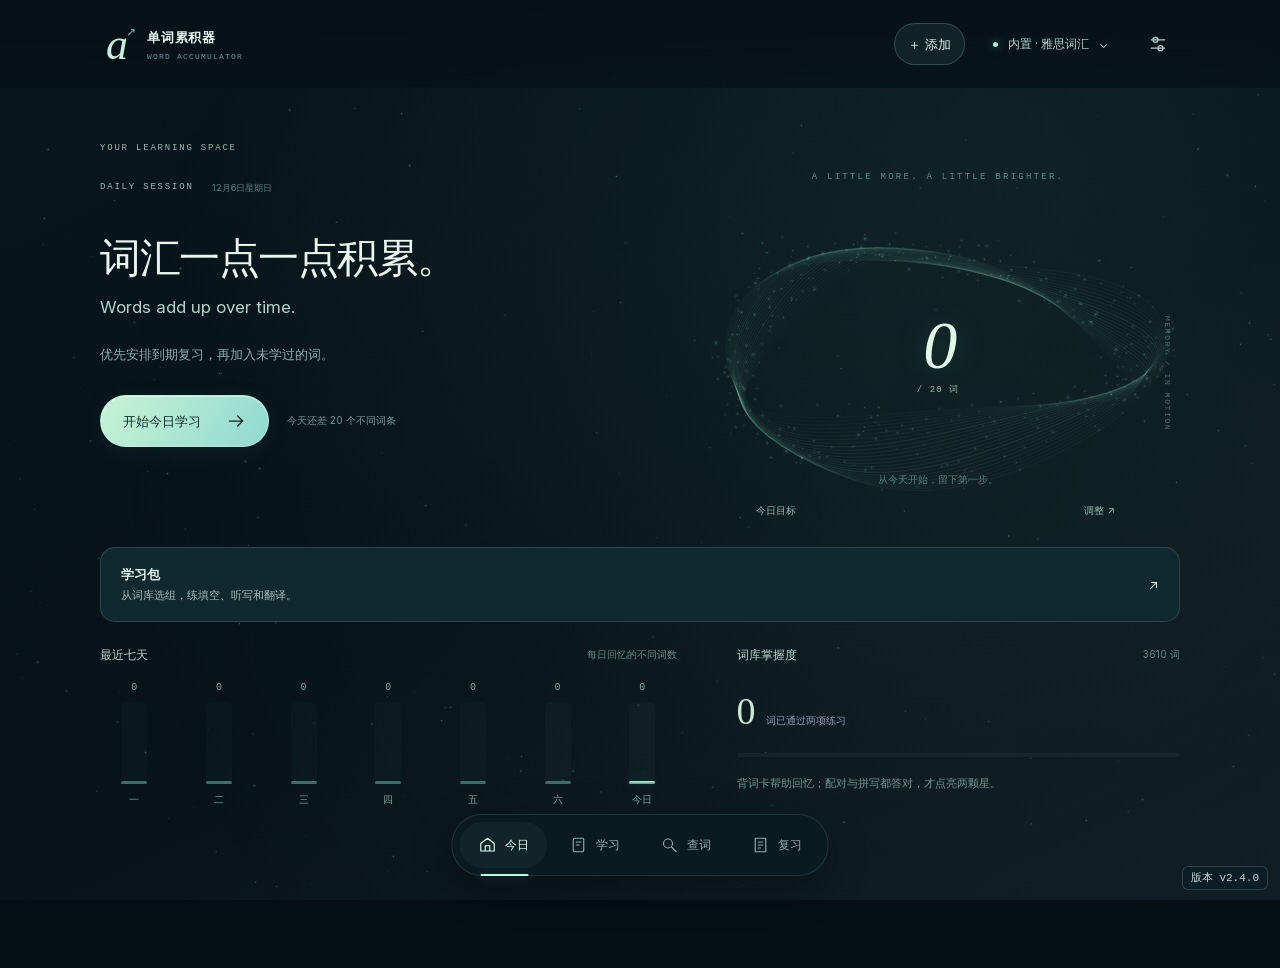
==== commit 6370a2d7: "Study multiple vocabulary libraries with progress saved to each source" ====
--- a/index.html
+++ b/index.html
@@ -22,17 +22,17 @@
 <script defer src="word-audit.js"></script>
 <script defer src="deck-photo.js?v=3"></script>
 <script defer src="unit6-repair.js?v=1"></script>
-<script defer src="custom-decks.js?v=8"></script>
-<script defer src="accumulator.js?v=studio4"></script>
+<script defer src="custom-decks.js?v=9"></script>
+<script defer src="accumulator.js?v=studio5"></script>
 <script defer src="sentence-quiz.js?v=decks1"></script>
 <link rel="stylesheet" href="star-study.css?v=panels1">
 <link rel="stylesheet" href="orbit.css?v=1">
 <script defer src="pronunciation.js?v=1"></script>
 <script defer src="pronunciation-audit.js?v=1"></script>
 <script defer src="studio-audio.js?v=localvoice1"></script>
-<script defer src="learning-progress.js?v=1"></script>
+<script defer src="learning-progress.js?v=2"></script>
 <script defer src="star-study.js?v=dictionary1"></script>
-<script defer src="filter-panels.js?v=dictionary1"></script>
+<script defer src="filter-panels.js?v=multideck1"></script>
 <link rel="stylesheet" href="spatial.css?v=studio4">
 <script defer src="backup-validation.js?v=2"></script>
 <script defer src="spatial.js?v=library2"></script>
@@ -380,7 +380,7 @@
 <div class="panel-heading"><span class="eyebrow">QUICK GUIDE</span><h2 id="help-title">操作说明 · 触屏与键盘</h2></div>
 <p>背词卡：滑动卡模式下，左划再复习、右划认识；小幅拖动松手会回弹，上下滑动仍可滚动页面。也可切换按钮卡。撤销可以回到上张。每组最多 30 词。点卡片或按空格看释义，也可以直接点按钮或按 1 / 2 / 3 自评。不会的词稍后再出现，有点印象的排到队尾，直到选择“认识”才离开本轮；可以随时返回首页，进度自动保存。</p>
 <p>发音：点「发音」播放英语语音。英汉配对：每轮最多 10 对，先点英文、再点释义，也可用 Tab 和 Enter 操作按钮。拼写：输入后按 Enter 提交，再按一次进下一题。句子选择：点选项立即看解析。</p>
-<p>沉浸：收起标题与分组面板，专注当前词卡；再点一次即可退出。</p><p>学习词库：用顶部「学习词库」切换。各词库独立保存星星和错题。</p>
+<p>沉浸：收起标题与分组面板，专注当前词卡；再点一次即可退出。</p><p>学习词库：用顶部「学习词库」勾选一套或多套，再点「应用选择」。合练的星星、错题和复习记录会记回原词库。</p>
 <p>分组：点编号可打开对应词卡。自评只改变复习顺序，配对和拼写都答对才算掌握。词卡位置保存在当前浏览器。</p>
 <form method="dialog"><button class="primary">开始学习</button></form></dialog>
 <p class="save-note" id="save-note">进度只保存在当前浏览器。换设备、换浏览器或清除网站数据后，需要重新开始。</p>
@@ -396,5 +396,5 @@
 </dialog>
 <footer>词头按雅思词汇 PDF 的 22 个主题整理。站内释义与音标来自 <a href="https://github.com/skywind3000/ECDICT">ECDICT</a>（<a href="ECDICT-LICENSE.txt">MIT</a>），查词数据经 <a href="https://github.com/imfiiish/wordlists">Wordlists</a> 整理（<a href="dictionary/LICENSE.txt">MIT</a>）。部分例句来自 <a href="https://tatoeba.org/">Tatoeba</a>（<a href="https://creativecommons.org/licenses/by/2.0/fr/">CC BY 2.0 FR</a>），示例词录音来自 <a href="dictionary/audio/LICENSE.txt">Endict</a>。星星保存在当前浏览器。</footer>
 </main></div>
-  <span class="release-version">版本 v2.3.3</span>
+  <span class="release-version">版本 v2.4.0</span>
 </body></html>
